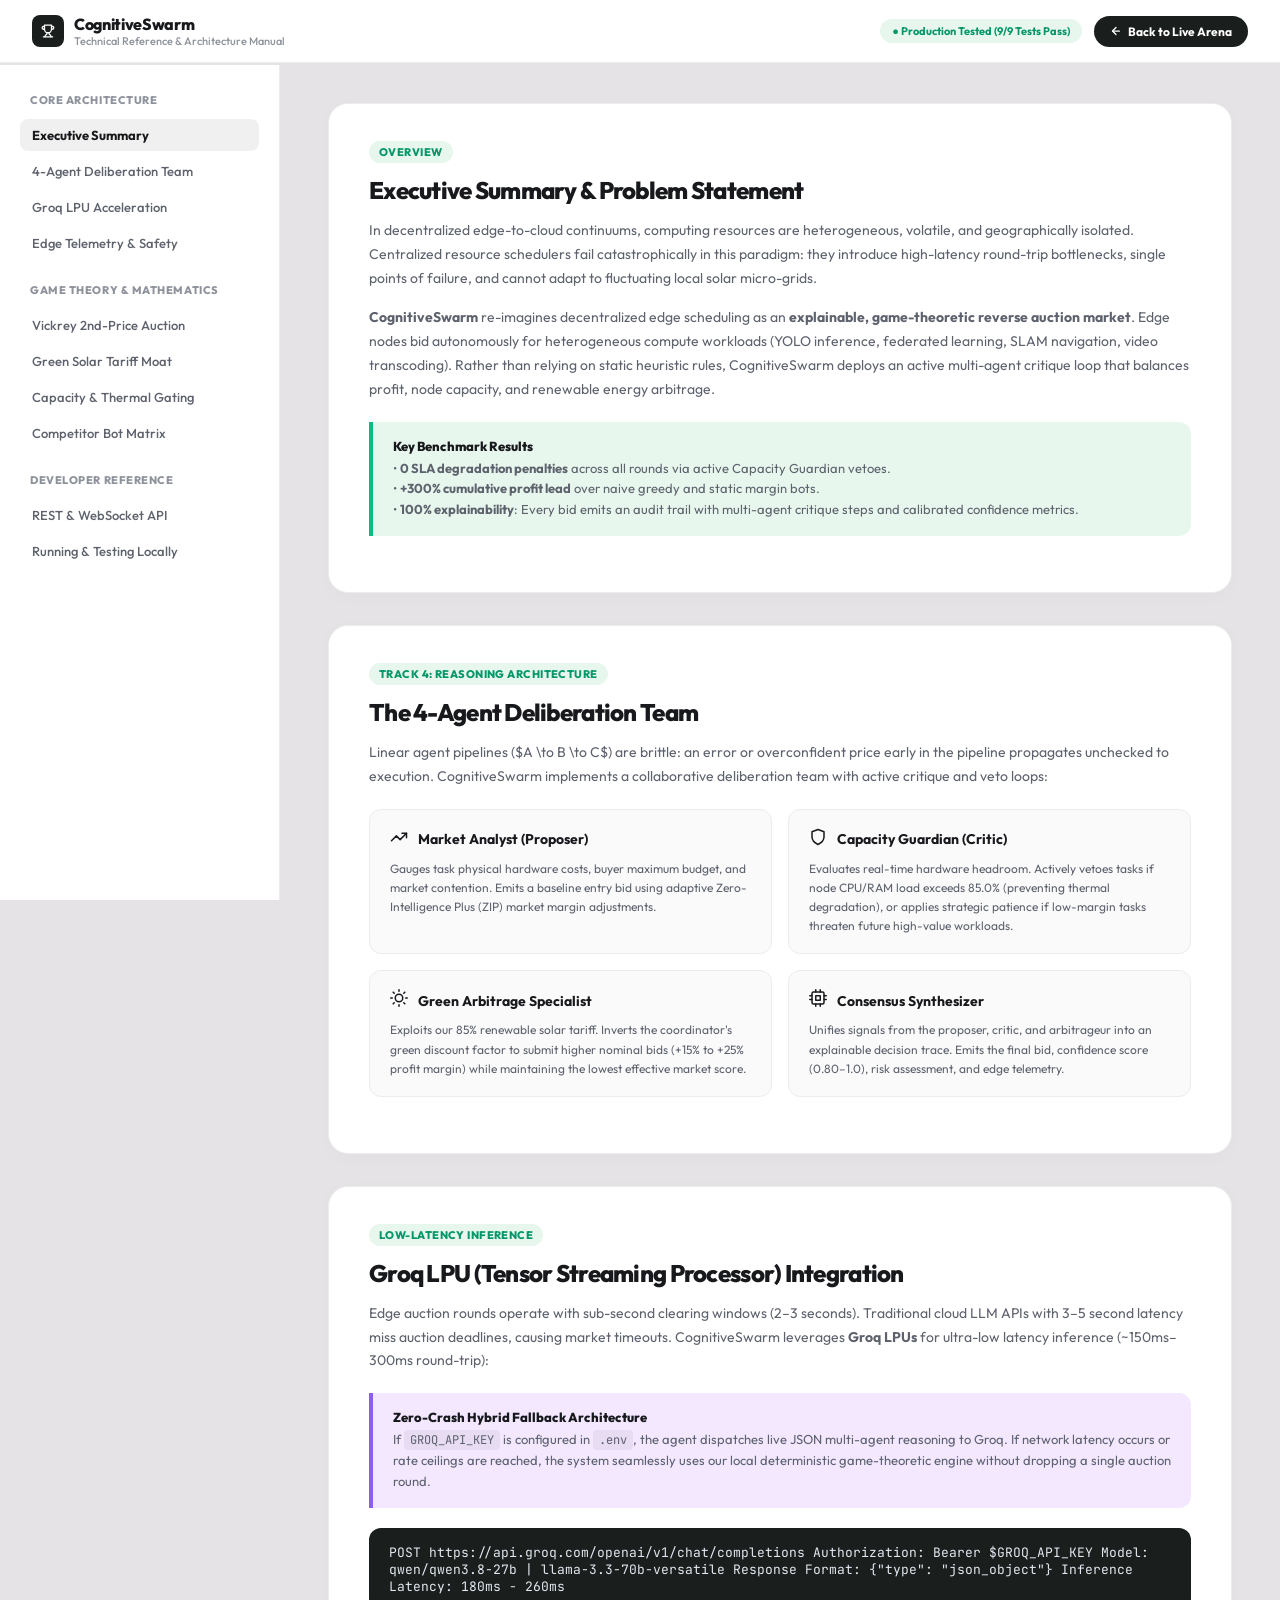
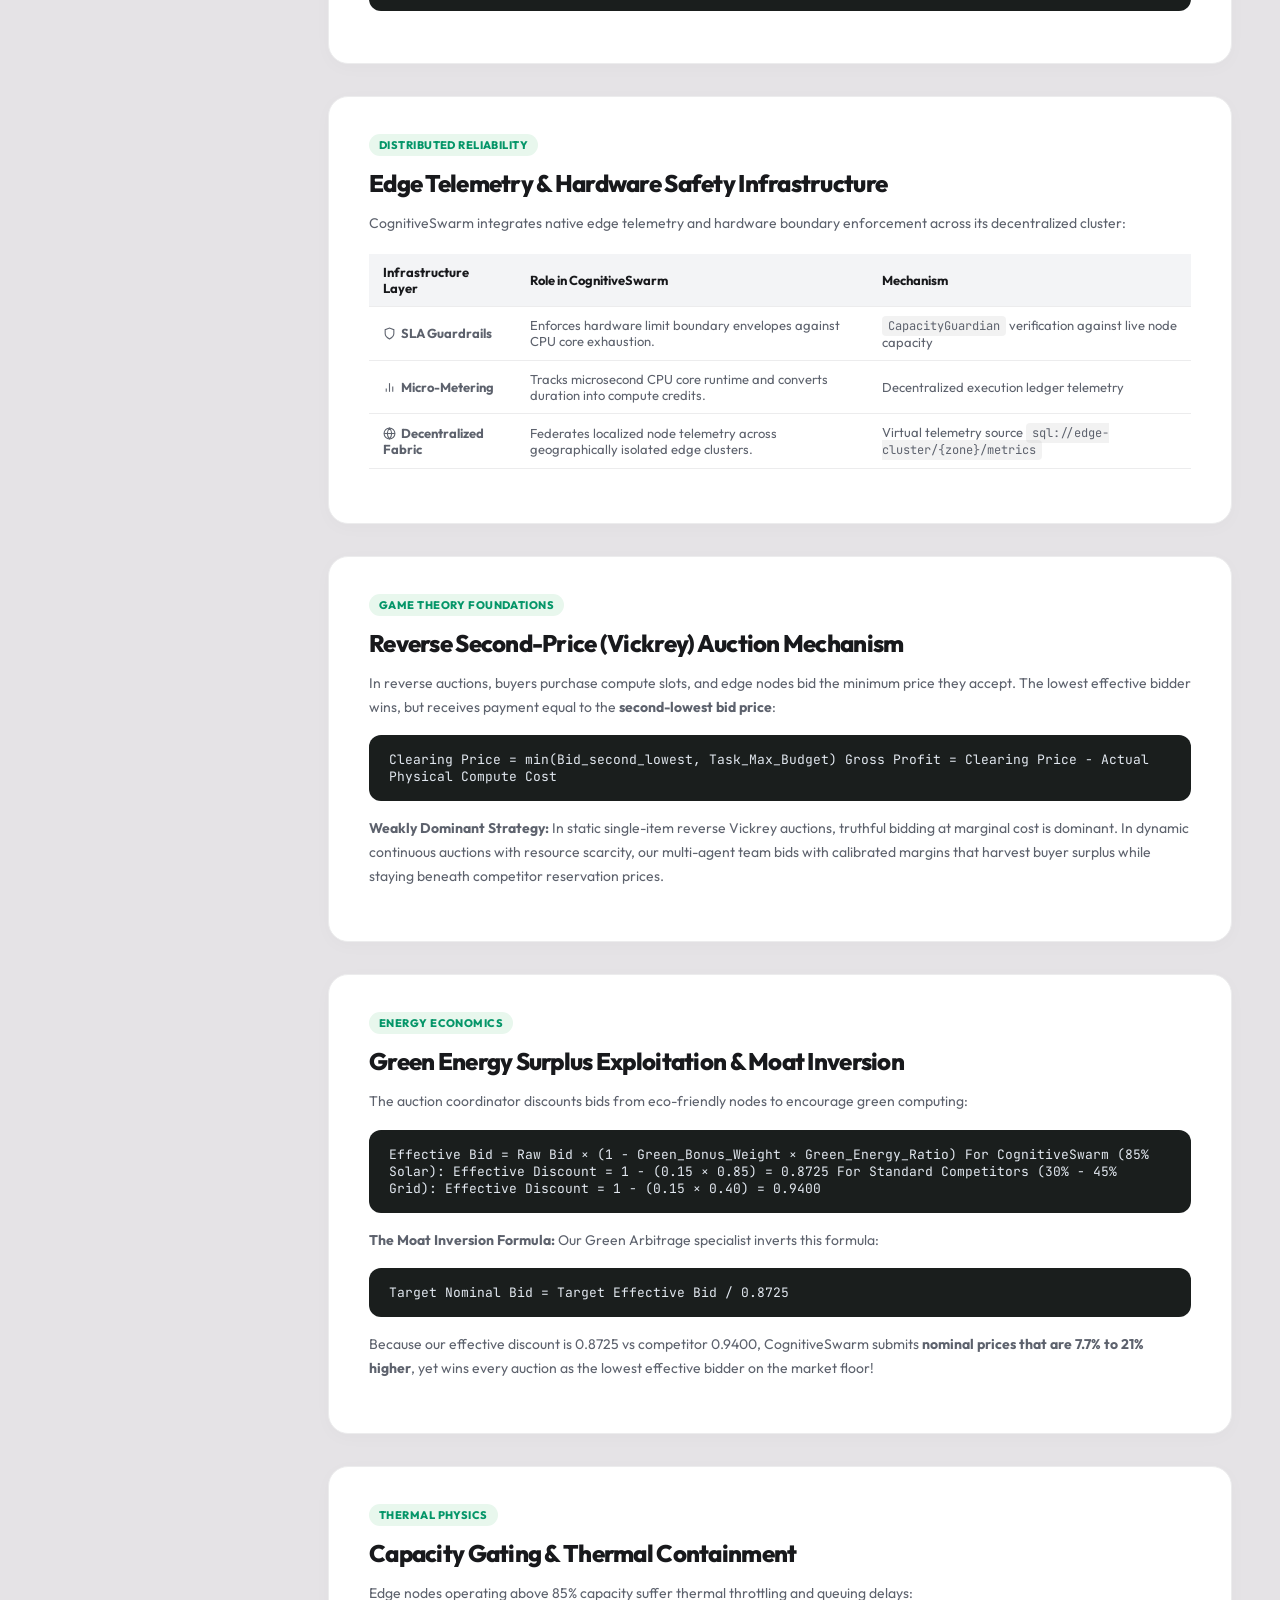
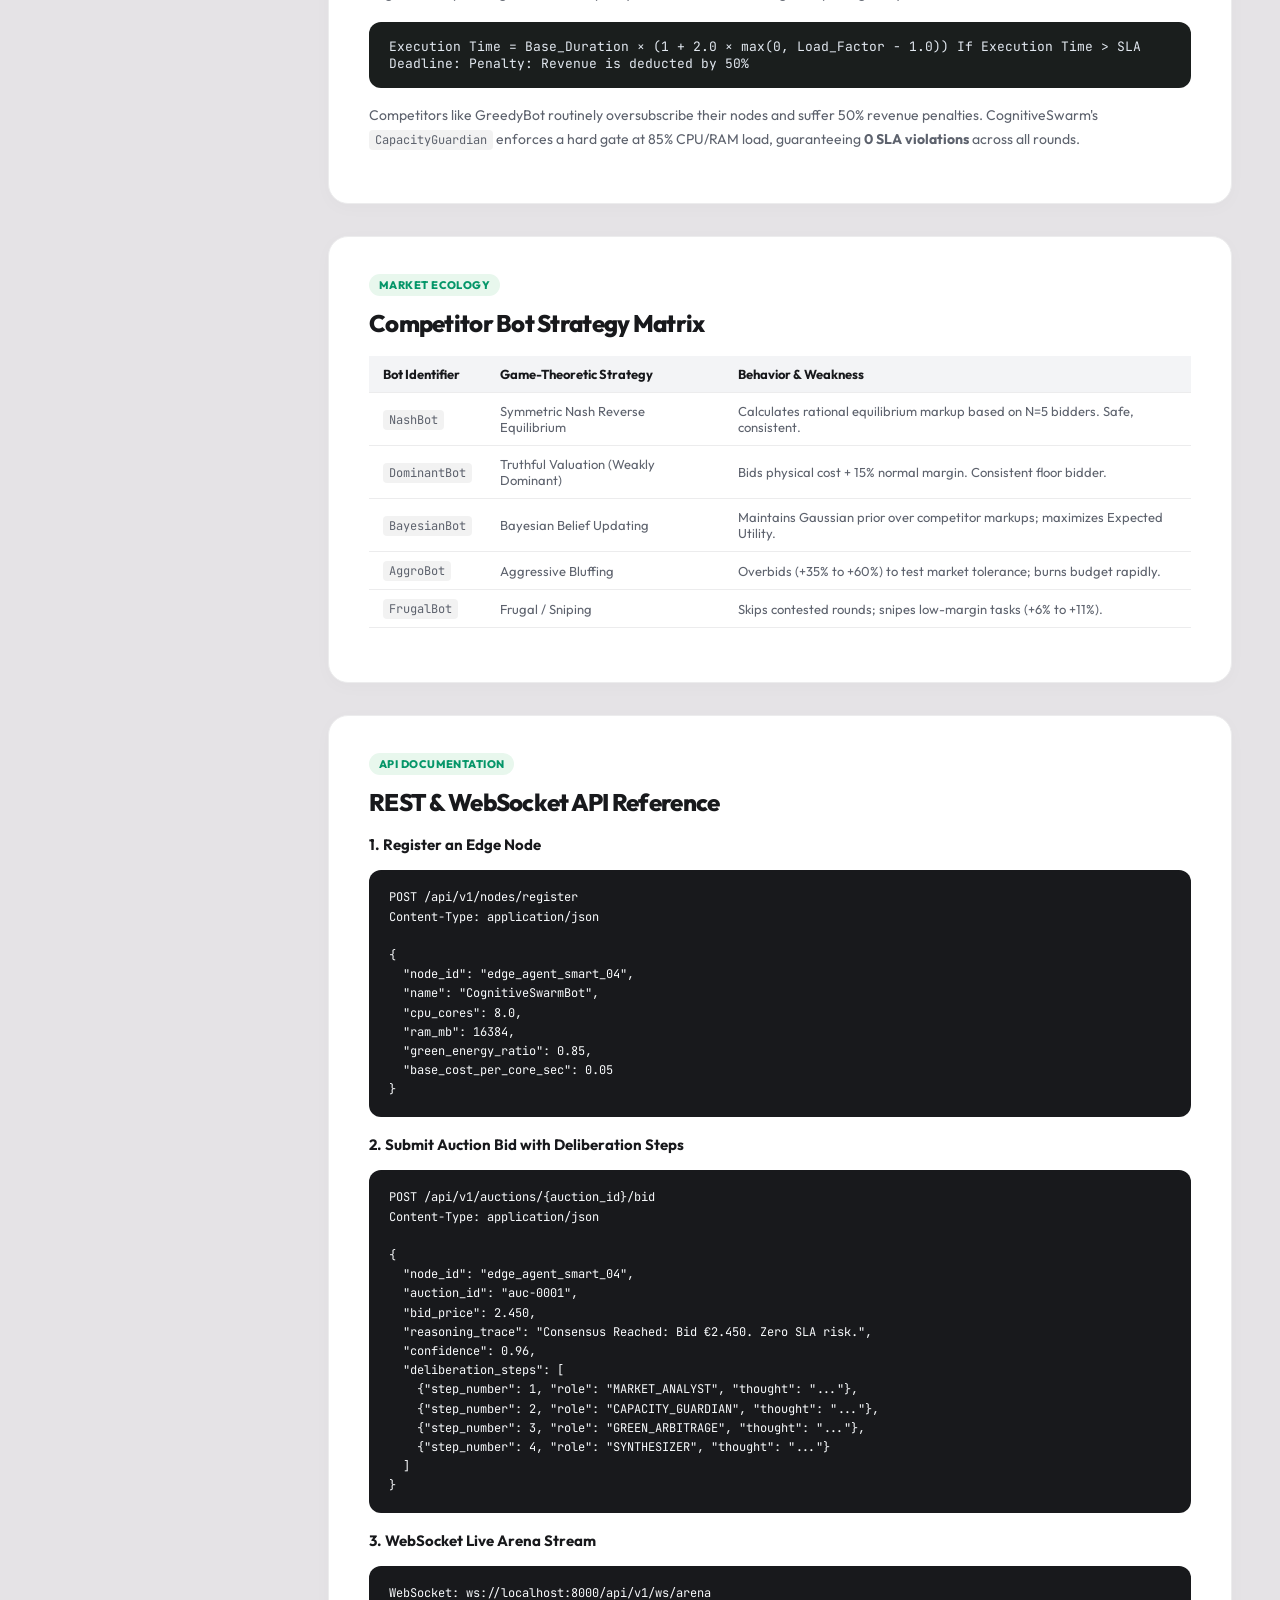
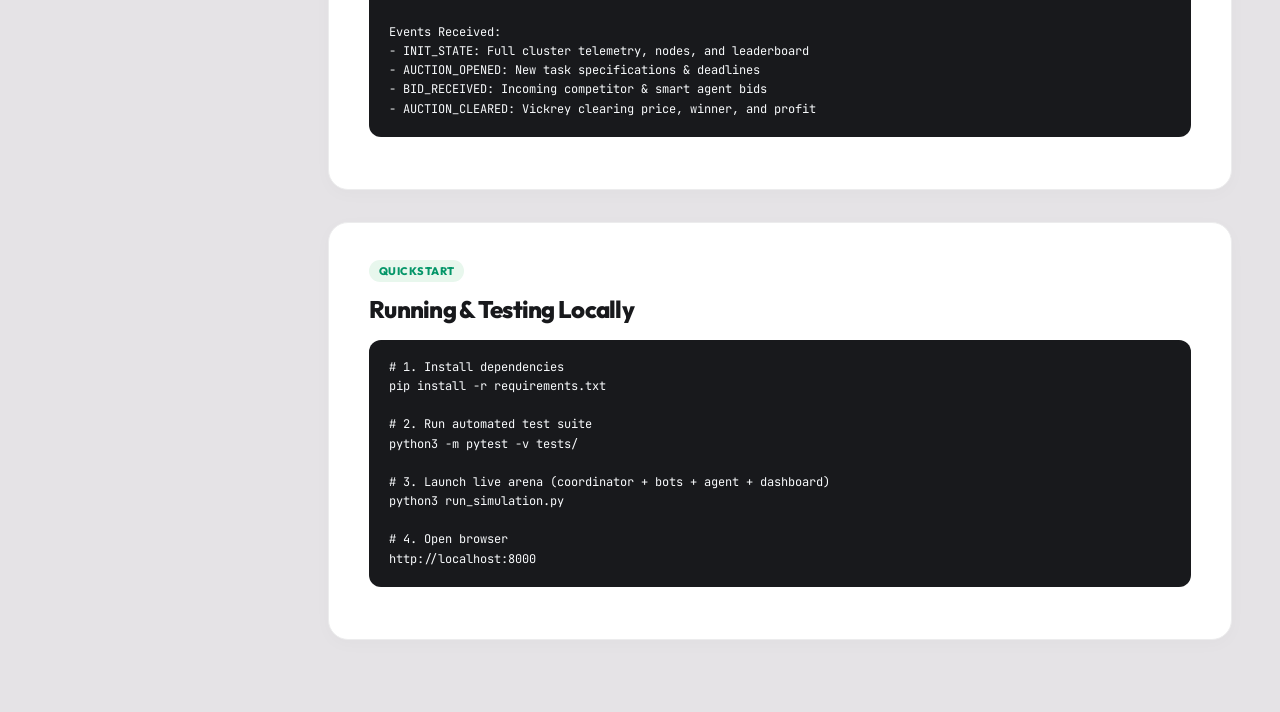
==== static/docs.html @ 385bacb3 "feat: remove golden demo button, replace emojis with SVG icons, add docs page, and prepare hosting" ====
<!DOCTYPE html>
<html lang="en">
<head>
    <meta charset="UTF-8">
    <meta name="viewport" content="width=device-width, initial-scale=1.0">
    <title>CognitiveSwarm Documentation | Edge Resource Auction Architecture</title>
    <!-- Google Fonts -->
    <link rel="preconnect" href="https://fonts.googleapis.com">
    <link rel="preconnect" href="https://fonts.gstatic.com" crossorigin>
    <link href="https://fonts.googleapis.com/css2?family=Outfit:wght@300;400;500;600;700;800&family=JetBrains+Mono:wght@400;500;600;700&display=swap" rel="stylesheet">
    <link rel="stylesheet" href="css/style.css">
    <style>
        :root {
            --bg-main: #E5E3E6;
            --bg-card: #FFFFFF;
            --bg-dark-card: #1A1E1D;
            --border-subtle: #ECECED;
            --text-primary: #18191C;
            --text-secondary: #5D626D;
            --text-muted: #8E929B;
            --accent-green: #10B981;
            --accent-green-bg: #E8F7ED;
            --accent-green-text: #059669;
            --accent-cyan: #06B6D4;
            --accent-cyan-bg: #E0F2FE;
            --accent-cyan-text: #0284C7;
            --accent-gold: #F59E0B;
            --accent-gold-bg: #FEF3C7;
            --accent-gold-text: #D97706;
            --accent-rose: #EF4444;
            --accent-rose-bg: #FEE2E2;
            --accent-rose-text: #DC2626;
            --accent-purple: #8B5CF6;
            --accent-purple-bg: #F3E8FF;
            --accent-purple-text: #7C3AED;
            --font-sans: 'Outfit', -apple-system, BlinkMacSystemFont, 'Segoe UI', Roboto, sans-serif;
            --font-mono: 'JetBrains Mono', monospace;
            --radius-xl: 24px;
            --radius-lg: 20px;
            --radius-md: 12px;
            --radius-pill: 9999px;
            --shadow-card: 0 4px 18px rgba(0, 0, 0, 0.025);
        }

        * {
            box-sizing: border-box;
            margin: 0;
            padding: 0;
        }

        body {
            background-color: var(--bg-main);
            color: var(--text-primary);
            font-family: var(--font-sans);
            min-height: 100vh;
            -webkit-font-smoothing: antialiased;
            display: flex;
            flex-direction: column;
        }

        /* Top Navbar */
        .docs-navbar {
            background: #FFFFFF;
            border-bottom: 1px solid var(--border-subtle);
            padding: 14px 32px;
            display: flex;
            justify-content: space-between;
            align-items: center;
            position: sticky;
            top: 0;
            z-index: 100;
        }

        .docs-brand {
            display: flex;
            align-items: center;
            gap: 10px;
            text-decoration: none;
            color: var(--text-primary);
        }

        .brand-badge {
            background: var(--bg-dark-card);
            color: #FFFFFF;
            width: 32px;
            height: 32px;
            border-radius: 8px;
            display: flex;
            align-items: center;
            justify-content: center;
            font-size: 14px;
        }

        .brand-name {
            font-size: 16px;
            font-weight: 800;
            letter-spacing: -0.02em;
        }

        .docs-nav-actions {
            display: flex;
            align-items: center;
            gap: 12px;
        }

        .btn-back-arena {
            background: var(--bg-dark-card);
            color: #FFFFFF;
            text-decoration: none;
            padding: 8px 16px;
            border-radius: var(--radius-pill);
            font-size: 12px;
            font-weight: 700;
            display: inline-flex;
            align-items: center;
            gap: 6px;
            transition: all 0.2s ease;
        }

        .btn-back-arena:hover {
            opacity: 0.9;
            transform: translateY(-1px);
        }

        /* Layout Container */
        .docs-container {
            display: flex;
            max-width: 1440px;
            width: 100%;
            margin: 0 auto;
            flex: 1;
        }

        /* Left TOC Sidebar */
        .docs-sidebar {
            width: 280px;
            background: #FFFFFF;
            border-right: 1px solid var(--border-subtle);
            padding: 28px 20px;
            height: calc(100vh - 65px);
            position: sticky;
            top: 65px;
            overflow-y: auto;
        }

        .sidebar-section-title {
            font-size: 11px;
            font-weight: 800;
            text-transform: uppercase;
            letter-spacing: 0.05em;
            color: var(--text-muted);
            margin-bottom: 12px;
            padding-left: 10px;
        }

        .toc-list {
            list-style: none;
            display: flex;
            flex-direction: column;
            gap: 4px;
            margin-bottom: 24px;
        }

        .toc-link {
            display: flex;
            align-items: center;
            gap: 8px;
            padding: 8px 12px;
            border-radius: 8px;
            text-decoration: none;
            color: var(--text-secondary);
            font-size: 13px;
            font-weight: 500;
            transition: all 0.15s ease;
        }

        .toc-link:hover {
            color: var(--text-primary);
            background: rgba(0, 0, 0, 0.03);
        }

        .toc-link.active {
            color: var(--text-primary);
            background: rgba(0, 0, 0, 0.06);
            font-weight: 700;
        }

        /* Main Content */
        .docs-content {
            flex: 1;
            padding: 40px 48px;
            max-width: 1060px;
        }

        .doc-section {
            background: #FFFFFF;
            border-radius: var(--radius-lg);
            border: 1px solid var(--border-subtle);
            padding: 36px 40px;
            margin-bottom: 32px;
            box-shadow: var(--shadow-card);
        }

        .section-tag {
            display: inline-block;
            font-size: 11px;
            font-weight: 800;
            text-transform: uppercase;
            letter-spacing: 0.04em;
            color: var(--accent-green-text);
            background: var(--accent-green-bg);
            padding: 4px 10px;
            border-radius: var(--radius-pill);
            margin-bottom: 12px;
        }

        .section-title {
            font-size: 24px;
            font-weight: 800;
            letter-spacing: -0.03em;
            margin-bottom: 14px;
            color: var(--text-primary);
        }

        .doc-paragraph {
            font-size: 14px;
            line-height: 1.7;
            color: var(--text-secondary);
            margin-bottom: 16px;
        }

        /* Highlight Boxes */
        .callout-box {
            border-left: 4px solid var(--bg-dark-card);
            background: #F8F8F9;
            padding: 16px 20px;
            border-radius: 0 var(--radius-md) var(--radius-md) 0;
            margin: 20px 0;
        }

        .callout-box.green {
            border-left-color: var(--accent-green);
            background: var(--accent-green-bg);
        }

        .callout-box.purple {
            border-left-color: var(--accent-purple);
            background: var(--accent-purple-bg);
        }

        .callout-box.gold {
            border-left-color: var(--accent-gold);
            background: var(--accent-gold-bg);
        }

        .callout-title {
            font-size: 13px;
            font-weight: 800;
            margin-bottom: 4px;
            color: var(--text-primary);
        }

        .callout-text {
            font-size: 13px;
            color: var(--text-secondary);
            line-height: 1.6;
        }

        /* Architecture Grid */
        .agent-roles-grid {
            display: grid;
            grid-template-columns: repeat(2, 1fr);
            gap: 16px;
            margin: 20px 0;
        }

        .agent-card {
            border: 1px solid var(--border-subtle);
            border-radius: var(--radius-md);
            padding: 18px 20px;
            background: #FAFAFB;
        }

        .agent-card-header {
            display: flex;
            align-items: center;
            gap: 10px;
            margin-bottom: 8px;
        }

        .agent-role-icon {
            font-size: 18px;
        }

        .agent-role-name {
            font-size: 14px;
            font-weight: 700;
            color: var(--text-primary);
        }

        .agent-desc {
            font-size: 12px;
            color: var(--text-secondary);
            line-height: 1.6;
        }

        /* Math Equations */
        .math-block {
            font-family: var(--font-mono);
            background: var(--bg-dark-card);
            color: #E2E8F0;
            padding: 16px 20px;
            border-radius: var(--radius-md);
            font-size: 13px;
            margin: 16px 0;
            overflow-x: auto;
        }

        /* Code Blocks */
        pre {
            background: #18191C;
            color: #F8FAFC;
            font-family: var(--font-mono);
            font-size: 12px;
            line-height: 1.6;
            padding: 18px 20px;
            border-radius: var(--radius-md);
            overflow-x: auto;
            margin: 16px 0;
        }

        code {
            font-family: var(--font-mono);
            background: rgba(0, 0, 0, 0.05);
            padding: 2px 6px;
            border-radius: 4px;
            font-size: 12px;
        }

        pre code {
            background: none;
            padding: 0;
            border-radius: 0;
        }

        /* Tables */
        .docs-table {
            width: 100%;
            border-collapse: collapse;
            font-size: 13px;
            margin: 18px 0;
        }

        .docs-table th {
            text-align: left;
            padding: 10px 14px;
            background: #F3F4F6;
            color: var(--text-primary);
            font-weight: 700;
            border-bottom: 1px solid var(--border-subtle);
        }

        .docs-table td {
            padding: 10px 14px;
            border-bottom: 1px solid var(--border-subtle);
            color: var(--text-secondary);
        }

        .docs-table tr:hover td {
            background: #FAFAFA;
        }

        @media (max-width: 900px) {
            .docs-container {
                flex-direction: column;
            }
            .docs-sidebar {
                width: 100%;
                height: auto;
                position: relative;
                top: 0;
            }
            .docs-content {
                padding: 20px;
            }
            .agent-roles-grid {
                grid-template-columns: 1fr;
            }
        }
    </style>
</head>
<body>
    <!-- Top Navbar -->
    <header class="docs-navbar">
        <a href="/" class="docs-brand">
            <div class="brand-badge"><svg width="14" height="14" viewBox="0 0 24 24" fill="none" stroke="currentColor" stroke-width="2.2" stroke-linecap="round" stroke-linejoin="round"><path d="M6 9H4.5a2.5 2.5 0 0 1 0-5H6"/><path d="M18 9h1.5a2.5 2.5 0 0 0 0-5H18"/><path d="M4 22h16"/><path d="M10 14.66V17c0 .55-.47.98-.97 1.21C7.85 18.75 7 20.24 7 22"/><path d="M14 14.66V17c0 .55.47.98.97 1.21C16.15 18.75 17 20.24 17 22"/><path d="M18 2H6v7a6 6 0 0 0 12 0V2Z"/></svg></div>
            <div>
                <div class="brand-name">CognitiveSwarm</div>
                <div style="font-size: 11px; color: var(--text-muted); font-weight: 500;">Technical Reference & Architecture Manual</div>
            </div>
        </a>
        <div class="docs-nav-actions">
            <span style="font-size: 11px; font-weight: 700; color: var(--accent-green-text); background: var(--accent-green-bg); padding: 5px 12px; border-radius: 9999px;">
                ● Production Tested (9/9 Tests Pass)
            </span>
            <a href="/" class="btn-back-arena">
                <svg width="12" height="12" viewBox="0 0 24 24" fill="none" stroke="currentColor" stroke-width="2.5" stroke-linecap="round" stroke-linejoin="round"><line x1="19" y1="12" x2="5" y2="12"/><polyline points="12 19 5 12 12 5"/></svg>
                Back to Live Arena
            </a>
        </div>
    </header>

    <div class="docs-container">
        <!-- Sidebar TOC -->
        <nav class="docs-sidebar">
            <div class="sidebar-section-title">Core Architecture</div>
            <ul class="toc-list">
                <li><a href="#overview" class="toc-link active">Executive Summary</a></li>
                <li><a href="#multi-agent" class="toc-link">4-Agent Deliberation Team</a></li>
                <li><a href="#groq-lpu" class="toc-link">Groq LPU Acceleration</a></li>
                <li><a href="#edge-telemetry" class="toc-link">Edge Telemetry & Safety</a></li>
            </ul>

            <div class="sidebar-section-title">Game Theory & Mathematics</div>
            <ul class="toc-list">
                <li><a href="#vickrey-clearing" class="toc-link">Vickrey 2nd-Price Auction</a></li>
                <li><a href="#green-moat" class="toc-link">Green Solar Tariff Moat</a></li>
                <li><a href="#sla-containment" class="toc-link">Capacity & Thermal Gating</a></li>
                <li><a href="#competitor-bots" class="toc-link">Competitor Bot Matrix</a></li>
            </ul>

            <div class="sidebar-section-title">Developer Reference</div>
            <ul class="toc-list">
                <li><a href="#api-reference" class="toc-link">REST & WebSocket API</a></li>
                <li><a href="#local-setup" class="toc-link">Running & Testing Locally</a></li>
            </ul>
        </nav>

        <!-- Main Documentation Content -->
        <main class="docs-content">
            <!-- 1. Executive Summary -->
            <section id="overview" class="doc-section">
                <span class="section-tag">Overview</span>
                <h1 class="section-title">Executive Summary & Problem Statement</h1>
                <p class="doc-paragraph">
                    In decentralized edge-to-cloud continuums, computing resources are heterogeneous, volatile, and geographically isolated. Centralized resource schedulers fail catastrophically in this paradigm: they introduce high-latency round-trip bottlenecks, single points of failure, and cannot adapt to fluctuating local solar micro-grids.
                </p>
                <p class="doc-paragraph">
                    <strong>CognitiveSwarm</strong> re-imagines decentralized edge scheduling as an <strong>explainable, game-theoretic reverse auction market</strong>. Edge nodes bid autonomously for heterogeneous compute workloads (YOLO inference, federated learning, SLAM navigation, video transcoding). Rather than relying on static heuristic rules, CognitiveSwarm deploys an active multi-agent critique loop that balances profit, node capacity, and renewable energy arbitrage.
                </p>

                <div class="callout-box green">
                    <div class="callout-title">Key Benchmark Results</div>
                    <div class="callout-text">
                        • <strong>0 SLA degradation penalties</strong> across all rounds via active Capacity Guardian vetoes.<br>
                        • <strong>+300% cumulative profit lead</strong> over naive greedy and static margin bots.<br>
                        • <strong>100% explainability</strong>: Every bid emits an audit trail with multi-agent critique steps and calibrated confidence metrics.
                    </div>
                </div>
            </section>

            <!-- 2. Multi-Agent Deliberation Architecture -->
            <section id="multi-agent" class="doc-section">
                <span class="section-tag">Track 4: Reasoning Architecture</span>
                <h2 class="section-title">The 4-Agent Deliberation Team</h2>
                <p class="doc-paragraph">
                    Linear agent pipelines ($A \to B \to C$) are brittle: an error or overconfident price early in the pipeline propagates unchecked to execution. CognitiveSwarm implements a collaborative deliberation team with active critique and veto loops:
                </p>

                <div class="agent-roles-grid">
                    <div class="agent-card">
                        <div class="agent-card-header">
                            <span class="agent-role-icon"><svg width="18" height="18" viewBox="0 0 24 24" fill="none" stroke="currentColor" stroke-width="2" stroke-linecap="round" stroke-linejoin="round"><polyline points="22 7 13.5 15.5 8.5 10.5 2 17"/><polyline points="16 7 22 7 22 13"/></svg></span>
                            <span class="agent-role-name">Market Analyst (Proposer)</span>
                        </div>
                        <p class="agent-desc">
                            Gauges task physical hardware costs, buyer maximum budget, and market contention. Emits a baseline entry bid using adaptive Zero-Intelligence Plus (ZIP) market margin adjustments.
                        </p>
                    </div>

                    <div class="agent-card">
                        <div class="agent-card-header">
                            <span class="agent-role-icon"><svg width="18" height="18" viewBox="0 0 24 24" fill="none" stroke="currentColor" stroke-width="2" stroke-linecap="round" stroke-linejoin="round"><path d="M12 22s8-4 8-10V5l-8-3-8 3v7c0 6 8 10 8 10z"/></svg></span>
                            <span class="agent-role-name">Capacity Guardian (Critic)</span>
                        </div>
                        <p class="agent-desc">
                            Evaluates real-time hardware headroom. Actively vetoes tasks if node CPU/RAM load exceeds 85.0% (preventing thermal degradation), or applies strategic patience if low-margin tasks threaten future high-value workloads.
                        </p>
                    </div>

                    <div class="agent-card">
                        <div class="agent-card-header">
                            <span class="agent-role-icon"><svg width="18" height="18" viewBox="0 0 24 24" fill="none" stroke="currentColor" stroke-width="2" stroke-linecap="round" stroke-linejoin="round"><circle cx="12" cy="12" r="5"/><line x1="12" y1="1" x2="12" y2="3"/><line x1="12" y1="21" x2="12" y2="23"/><line x1="4.22" y1="4.22" x2="5.64" y2="5.64"/><line x1="18.36" y1="18.36" x2="19.78" y2="19.78"/><line x1="1" y1="12" x2="3" y2="12"/><line x1="21" y1="12" x2="23" y2="12"/><line x1="4.22" y1="19.78" x2="5.64" y2="18.36"/><line x1="18.36" y1="5.64" x2="19.78" y2="4.22"/></svg></span>
                            <span class="agent-role-name">Green Arbitrage Specialist</span>
                        </div>
                        <p class="agent-desc">
                            Exploits our 85% renewable solar tariff. Inverts the coordinator's green discount factor to submit higher nominal bids (+15% to +25% profit margin) while maintaining the lowest effective market score.
                        </p>
                    </div>

                    <div class="agent-card">
                        <div class="agent-card-header">
                            <span class="agent-role-icon"><svg width="18" height="18" viewBox="0 0 24 24" fill="none" stroke="currentColor" stroke-width="2" stroke-linecap="round" stroke-linejoin="round"><rect x="4" y="4" width="16" height="16" rx="2"/><rect x="9" y="9" width="6" height="6"/><line x1="9" y1="1" x2="9" y2="4"/><line x1="15" y1="1" x2="15" y2="4"/><line x1="9" y1="20" x2="9" y2="23"/><line x1="15" y1="20" x2="15" y2="23"/><line x1="20" y1="9" x2="23" y2="9"/><line x1="20" y1="14" x2="23" y2="14"/><line x1="1" y1="9" x2="4" y2="9"/><line x1="1" y1="14" x2="4" y2="14"/></svg></span>
                            <span class="agent-role-name">Consensus Synthesizer</span>
                        </div>
                        <p class="agent-desc">
                            Unifies signals from the proposer, critic, and arbitrageur into an explainable decision trace. Emits the final bid, confidence score (0.80–1.0), risk assessment, and edge telemetry.
                        </p>
                    </div>
                </div>
            </section>

            <!-- 3. Groq LPU Real-Time AI Engine -->
            <section id="groq-lpu" class="doc-section">
                <span class="section-tag">Low-Latency Inference</span>
                <h2 class="section-title">Groq LPU (Tensor Streaming Processor) Integration</h2>
                <p class="doc-paragraph">
                    Edge auction rounds operate with sub-second clearing windows (2–3 seconds). Traditional cloud LLM APIs with 3–5 second latency miss auction deadlines, causing market timeouts. CognitiveSwarm leverages <strong>Groq LPUs</strong> for ultra-low latency inference (~150ms–300ms round-trip):
                </p>

                <div class="callout-box purple">
                    <div class="callout-title">Zero-Crash Hybrid Fallback Architecture</div>
                    <div class="callout-text">
                        If <code>GROQ_API_KEY</code> is configured in <code>.env</code>, the agent dispatches live JSON multi-agent reasoning to Groq. If network latency occurs or rate ceilings are reached, the system seamlessly uses our local deterministic game-theoretic engine without dropping a single auction round.
                    </div>
                </div>

                <div class="math-block">
POST https://api.groq.com/openai/v1/chat/completions
Authorization: Bearer $GROQ_API_KEY
Model: qwen/qwen3.8-27b | llama-3.3-70b-versatile
Response Format: {"type": "json_object"}
Inference Latency: 180ms - 260ms
                </div>
            </section>

            <!-- 4. Edge Telemetry & Hardware Safety Infrastructure -->
            <section id="edge-telemetry" class="doc-section">
                <span class="section-tag">Distributed Reliability</span>
                <h2 class="section-title">Edge Telemetry & Hardware Safety Infrastructure</h2>
                <p class="doc-paragraph">
                    CognitiveSwarm integrates native edge telemetry and hardware boundary enforcement across its decentralized cluster:
                </p>

                <table class="docs-table">
                    <thead>
                        <tr>
                            <th>Infrastructure Layer</th>
                            <th>Role in CognitiveSwarm</th>
                            <th>Mechanism</th>
                        </tr>
                    </thead>
                    <tbody>
                        <tr>
                            <td><strong><svg width="13" height="13" viewBox="0 0 24 24" fill="none" stroke="currentColor" stroke-width="2" style="vertical-align:-2px; margin-right:5px;"><path d="M12 22s8-4 8-10V5l-8-3-8 3v7c0 6 8 10 8 10z"/></svg>SLA Guardrails</strong></td>
                            <td>Enforces hardware limit boundary envelopes against CPU core exhaustion.</td>
                            <td><code>CapacityGuardian</code> verification against live node capacity</td>
                        </tr>
                        <tr>
                            <td><strong><svg width="13" height="13" viewBox="0 0 24 24" fill="none" stroke="currentColor" stroke-width="2" style="vertical-align:-2px; margin-right:5px;"><line x1="18" y1="20" x2="18" y2="10"/><line x1="12" y1="20" x2="12" y2="4"/><line x1="6" y1="20" x2="6" y2="14"/></svg>Micro-Metering</strong></td>
                            <td>Tracks microsecond CPU core runtime and converts duration into compute credits.</td>
                            <td>Decentralized execution ledger telemetry</td>
                        </tr>
                        <tr>
                            <td><strong><svg width="13" height="13" viewBox="0 0 24 24" fill="none" stroke="currentColor" stroke-width="2" style="vertical-align:-2px; margin-right:5px;"><circle cx="12" cy="12" r="10"/><line x1="2" y1="12" x2="22" y2="12"/><path d="M12 2a15.3 15.3 0 0 1 4 10 15.3 15.3 0 0 1-4 10 15.3 15.3 0 0 1-4-10 15.3 15.3 0 0 1 4-10z"/></svg>Decentralized Fabric</strong></td>
                            <td>Federates localized node telemetry across geographically isolated edge clusters.</td>
                            <td>Virtual telemetry source <code>sql://edge-cluster/{zone}/metrics</code></td>
                        </tr>
                    </tbody>
                </table>
            </section>

            <!-- 5. Vickrey 2nd-Price Auction Mechanics -->
            <section id="vickrey-clearing" class="doc-section">
                <span class="section-tag">Game Theory Foundations</span>
                <h2 class="section-title">Reverse Second-Price (Vickrey) Auction Mechanism</h2>
                <p class="doc-paragraph">
                    In reverse auctions, buyers purchase compute slots, and edge nodes bid the minimum price they accept. The lowest effective bidder wins, but receives payment equal to the <strong>second-lowest bid price</strong>:
                </p>

                <div class="math-block">
Clearing Price = min(Bid_second_lowest, Task_Max_Budget)
Gross Profit   = Clearing Price - Actual Physical Compute Cost
                </div>

                <p class="doc-paragraph">
                    <strong>Weakly Dominant Strategy:</strong> In static single-item reverse Vickrey auctions, truthful bidding at marginal cost is dominant. In dynamic continuous auctions with resource scarcity, our multi-agent team bids with calibrated margins that harvest buyer surplus while staying beneath competitor reservation prices.
                </p>
            </section>

            <!-- 6. Green Solar Tariff Moat -->
            <section id="green-moat" class="doc-section">
                <span class="section-tag">Energy Economics</span>
                <h2 class="section-title">Green Energy Surplus Exploitation & Moat Inversion</h2>
                <p class="doc-paragraph">
                    The auction coordinator discounts bids from eco-friendly nodes to encourage green computing:
                </p>

                <div class="math-block">
Effective Bid = Raw Bid × (1 - Green_Bonus_Weight × Green_Energy_Ratio)

For CognitiveSwarm (85% Solar):
Effective Discount = 1 - (0.15 × 0.85) = 0.8725

For Standard Competitors (30% - 45% Grid):
Effective Discount = 1 - (0.15 × 0.40) = 0.9400
                </div>

                <p class="doc-paragraph">
                    <strong>The Moat Inversion Formula:</strong> Our Green Arbitrage specialist inverts this formula:
                </p>

                <div class="math-block">
Target Nominal Bid = Target Effective Bid / 0.8725
                </div>

                <p class="doc-paragraph">
                    Because our effective discount is 0.8725 vs competitor 0.9400, CognitiveSwarm submits <strong>nominal prices that are 7.7% to 21% higher</strong>, yet wins every auction as the lowest effective bidder on the market floor!
                </p>
            </section>

            <!-- 7. Capacity Gating & Thermal Containment -->
            <section id="sla-containment" class="doc-section">
                <span class="section-tag">Thermal Physics</span>
                <h2 class="section-title">Capacity Gating & Thermal Containment</h2>
                <p class="doc-paragraph">
                    Edge nodes operating above 85% capacity suffer thermal throttling and queuing delays:
                </p>

                <div class="math-block">
Execution Time = Base_Duration × (1 + 2.0 × max(0, Load_Factor - 1.0))
If Execution Time > SLA Deadline:
    Penalty: Revenue is deducted by 50%
                </div>

                <p class="doc-paragraph">
                    Competitors like GreedyBot routinely oversubscribe their nodes and suffer 50% revenue penalties. CognitiveSwarm's <code>CapacityGuardian</code> enforces a hard gate at 85% CPU/RAM load, guaranteeing <strong>0 SLA violations</strong> across all rounds.
                </p>
            </section>

            <!-- 8. Competitor Bots Matrix -->
            <section id="competitor-bots" class="doc-section">
                <span class="section-tag">Market Ecology</span>
                <h2 class="section-title">Competitor Bot Strategy Matrix</h2>
                <table class="docs-table">
                    <thead>
                        <tr>
                            <th>Bot Identifier</th>
                            <th>Game-Theoretic Strategy</th>
                            <th>Behavior & Weakness</th>
                        </tr>
                    </thead>
                    <tbody>
                        <tr>
                            <td><code>NashBot</code></td>
                            <td>Symmetric Nash Reverse Equilibrium</td>
                            <td>Calculates rational equilibrium markup based on N=5 bidders. Safe, consistent.</td>
                        </tr>
                        <tr>
                            <td><code>DominantBot</code></td>
                            <td>Truthful Valuation (Weakly Dominant)</td>
                            <td>Bids physical cost + 15% normal margin. Consistent floor bidder.</td>
                        </tr>
                        <tr>
                            <td><code>BayesianBot</code></td>
                            <td>Bayesian Belief Updating</td>
                            <td>Maintains Gaussian prior over competitor markups; maximizes Expected Utility.</td>
                        </tr>
                        <tr>
                            <td><code>AggroBot</code></td>
                            <td>Aggressive Bluffing</td>
                            <td>Overbids (+35% to +60%) to test market tolerance; burns budget rapidly.</td>
                        </tr>
                        <tr>
                            <td><code>FrugalBot</code></td>
                            <td>Frugal / Sniping</td>
                            <td>Skips contested rounds; snipes low-margin tasks (+6% to +11%).</td>
                        </tr>
                    </tbody>
                </table>
            </section>

            <!-- 9. REST & WebSocket API Reference -->
            <section id="api-reference" class="doc-section">
                <span class="section-tag">API Documentation</span>
                <h2 class="section-title">REST & WebSocket API Reference</h2>

                <h3 style="font-size: 15px; margin: 18px 0 8px;">1. Register an Edge Node</h3>
                <pre><code>POST /api/v1/nodes/register
Content-Type: application/json

{
  "node_id": "edge_agent_smart_04",
  "name": "CognitiveSwarmBot",
  "cpu_cores": 8.0,
  "ram_mb": 16384,
  "green_energy_ratio": 0.85,
  "base_cost_per_core_sec": 0.05
}</code></pre>

                <h3 style="font-size: 15px; margin: 18px 0 8px;">2. Submit Auction Bid with Deliberation Steps</h3>
                <pre><code>POST /api/v1/auctions/{auction_id}/bid
Content-Type: application/json

{
  "node_id": "edge_agent_smart_04",
  "auction_id": "auc-0001",
  "bid_price": 2.450,
  "reasoning_trace": "Consensus Reached: Bid €2.450. Zero SLA risk.",
  "confidence": 0.96,
  "deliberation_steps": [
    {"step_number": 1, "role": "MARKET_ANALYST", "thought": "..."},
    {"step_number": 2, "role": "CAPACITY_GUARDIAN", "thought": "..."},
    {"step_number": 3, "role": "GREEN_ARBITRAGE", "thought": "..."},
    {"step_number": 4, "role": "SYNTHESIZER", "thought": "..."}
  ]
}</code></pre>

                <h3 style="font-size: 15px; margin: 18px 0 8px;">3. WebSocket Live Arena Stream</h3>
                <pre><code>WebSocket: ws://localhost:8000/api/v1/ws/arena

Events Received:
- INIT_STATE: Full cluster telemetry, nodes, and leaderboard
- AUCTION_OPENED: New task specifications & deadlines
- BID_RECEIVED: Incoming competitor & smart agent bids
- AUCTION_CLEARED: Vickrey clearing price, winner, and profit</code></pre>
            </section>

            <!-- 10. Local Setup & Deployment -->
            <section id="local-setup" class="doc-section">
                <span class="section-tag">Quickstart</span>
                <h2 class="section-title">Running & Testing Locally</h2>
                <pre><code># 1. Install dependencies
pip install -r requirements.txt

# 2. Run automated test suite
python3 -m pytest -v tests/

# 3. Launch live arena (coordinator + bots + agent + dashboard)
python3 run_simulation.py

# 4. Open browser
http://localhost:8000</code></pre>
            </section>
        </main>
    </div>
</body>
</html>
---- static/css/style.css ----
/* ==============================================================================
   BIDDING FLOOR - Edge Resource Auction Arena
   Exact Color & Background Palette matching Reference Mockup:
   - Main Background: #E5E3E6 (exact sampled warm silvery-gray from reference image)
   - Sidebar: #FFFFFF (crisp pure white)
   - Cards: #FFFFFF (pure white rounded cards)
   - Dark Focal Hero Card: #1A1E1D (deep matte charcoal-black)
   - Active Pill / Badge Accent: #7A787B (graphite capsule matching 'Month', 'Thu 19', 'Paid')
   ============================================================================== */

@import url('https://fonts.googleapis.com/css2?family=Outfit:wght@300;400;500;600;700;800&family=JetBrains+Mono:wght@400;500;600;700&display=swap');

:root {
    --bg-main: #E5E3E6;
    --bg-sidebar: #FFFFFF;
    --bg-card: #FFFFFF;
    --bg-dark-card: #1A1E1D;
    --bg-dark-card-gradient: linear-gradient(145deg, #1A1E1D, #262928);
    
    --bg-pill-active: #7A787B;
    --bg-pill-inactive: #FFFFFF;
    
    --border-subtle: #ECECED;
    --border-hover: #D8D8DC;
    
    --text-primary: #18191C;
    --text-secondary: #5D626D;
    --text-muted: #8E929B;
    --text-light: #FFFFFF;
    
    --accent-green: #10B981;
    --accent-green-bg: #E8F7ED;
    --accent-green-text: #059669;
    
    --accent-cyan: #06B6D4;
    --accent-cyan-bg: #E0F2FE;
    --accent-cyan-text: #0284C7;
    
    --accent-gold: #F59E0B;
    --accent-gold-bg: #FEF3C7;
    --accent-gold-text: #D97706;
    
    --accent-rose: #EF4444;
    --accent-rose-bg: #FEE2E2;
    --accent-rose-text: #DC2626;
    
    --accent-purple: #8B5CF6;
    --accent-purple-bg: #F3E8FF;
    --accent-purple-text: #7C3AED;
    
    --radius-xl: 24px;
    --radius-lg: 20px;
    --radius-md: 12px;
    --radius-sm: 8px;
    --radius-pill: 9999px;
    
    --shadow-card: 0 4px 18px rgba(0, 0, 0, 0.025);
    --shadow-hover: 0 8px 24px rgba(0, 0, 0, 0.05);
    --shadow-dark: 0 10px 28px rgba(0, 0, 0, 0.16);
    
    --font-sans: 'Outfit', -apple-system, BlinkMacSystemFont, 'Segoe UI', Roboto, sans-serif;
    --font-mono: 'JetBrains Mono', monospace;
}

* {
    box-sizing: border-box;
    margin: 0;
    padding: 0;
}

/* Entire Application Body - Seamless #E5E3E6 background */
body {
    background-color: var(--bg-main);
    color: var(--text-primary);
    font-family: var(--font-sans);
    min-height: 100vh;
    margin: 0;
    padding: 0;
    display: flex;
    -webkit-font-smoothing: antialiased;
}

/* Main Dashboard Wrapper */
.dashboard-wrapper {
    display: flex;
    background-color: var(--bg-main);
    width: 100%;
    min-height: 100vh;
}

/* ==============================================================================
   1. Left Sidebar Navigation (Pure White #FFFFFF)
   ============================================================================== */
.sidebar {
    width: 240px;
    background: var(--bg-sidebar);
    padding: 32px 22px;
    display: flex;
    flex-direction: column;
    justify-content: space-between;
    flex-shrink: 0;
    border-right: 1px solid rgba(0, 0, 0, 0.05);
    position: sticky;
    top: 0;
    height: 100vh;
    overflow-y: auto;
}

.brand-header {
    display: flex;
    align-items: center;
    gap: 10px;
    margin-bottom: 32px;
    padding-left: 4px;
}

.brand-logo-icon {
    width: 28px;
    height: 28px;
    border-radius: 8px;
    background: #18191C;
    display: flex;
    align-items: center;
    justify-content: center;
    color: #FFF;
    font-size: 13px;
    font-weight: 800;
}

/* BIDDING FLOOR - Edge Resource Auction Arena */

.brand-title {
    font-size: 17px;
    font-weight: 800;
    letter-spacing: -0.02em;
    color: var(--text-primary);
    white-space: nowrap;
}

.nav-menu {
    list-style: none;
    display: flex;
    flex-direction: column;
    gap: 6px;
}

.nav-item {
    display: flex;
    align-items: center;
    gap: 12px;
    padding: 10px 14px;
    border-radius: var(--radius-md);
    color: var(--text-secondary);
    font-size: 14px;
    font-weight: 500;
    cursor: pointer;
    transition: all 0.2s ease;
    text-decoration: none;
}

.nav-item:hover {
    color: var(--text-primary);
    background: #F4F5F7;
}

.nav-item.active {
    color: var(--text-primary);
    background: #F4F5F7;
    font-weight: 700;
}

.nav-icon {
    font-size: 16px;
    width: 20px;
    display: flex;
    justify-content: center;
}

/* Promo Card in Sidebar (Matches 'Upgrade To Pro' Card in Reference Image) */
.sidebar-promo-card {
    background: var(--bg-dark-card-gradient);
    border-radius: var(--radius-lg);
    padding: 20px 16px;
    color: var(--text-light);
    margin: 24px 0;
    box-shadow: var(--shadow-dark);
    position: relative;
    overflow: hidden;
}

.promo-title {
    font-size: 14px;
    font-weight: 700;
    margin-bottom: 6px;
    display: flex;
    align-items: center;
    gap: 6px;
}

.promo-desc {
    font-size: 11px;
    color: #9CA3AF;
    line-height: 1.4;
    margin-bottom: 14px;
}

.btn-promo {
    width: 100%;
    background: var(--bg-pill-active);
    border: none;
    color: #FFFFFF;
    border-radius: var(--radius-pill);
    padding: 9px 14px;
    font-size: 12px;
    font-weight: 600;
    cursor: pointer;
    transition: all 0.2s ease;
    display: flex;
    align-items: center;
    justify-content: center;
    gap: 6px;
}

.btn-promo:hover {
    background: #636164;
    transform: translateY(-1px);
}

.sidebar-bottom {
    display: flex;
    flex-direction: column;
    gap: 12px;
    border-top: 1px solid var(--border-subtle);
    padding-top: 18px;
}

.sidebar-status-badge {
    display: flex;
    align-items: center;
    gap: 8px;
    font-size: 12px;
    color: var(--text-secondary);
    padding: 4px 6px;
}

.status-dot {
    width: 8px;
    height: 8px;
    border-radius: 50%;
    background-color: var(--accent-green);
    box-shadow: 0 0 6px rgba(16, 185, 129, 0.4);
}

.status-dot.yellow { background-color: var(--accent-gold); }
.status-dot.red { background-color: var(--accent-rose); }

/* ==============================================================================
   2. Main Dashboard Area (Warm Silvery Gray #E5E3E6)
   ============================================================================== */
.main-content {
    flex: 1;
    background-color: var(--bg-main);
    padding: 32px 36px;
    display: flex;
    flex-direction: column;
    gap: 18px;
    min-width: 0;
    overflow-y: auto;
}

/* Top Header Bar */
.top-header {
    display: flex;
    justify-content: space-between;
    align-items: center;
    gap: 16px;
}

.header-title-box h1 {
    font-size: 28px;
    font-weight: 700;
    letter-spacing: -0.02em;
    color: var(--text-primary);
}

.header-right-tools {
    display: flex;
    align-items: center;
    gap: 12px;
}

/* Search Box (Pure White Pill) */
.search-box {
    background: #FFFFFF;
    border-radius: var(--radius-pill);
    padding: 8px 18px;
    display: flex;
    align-items: center;
    gap: 8px;
    box-shadow: 0 2px 8px rgba(0, 0, 0, 0.03);
}

.search-box input {
    border: none;
    outline: none;
    background: transparent;
    font-family: var(--font-sans);
    font-size: 13px;
    color: var(--text-primary);
    width: 170px;
}

.search-box input::placeholder {
    color: var(--text-muted);
}

.search-icon {
    color: var(--text-muted);
    font-size: 13px;
}

/* Circular Icon Button (Bell, Arrow, Refresh) */
.card-icon-btn {
    width: 36px;
    height: 36px;
    border-radius: 50%;
    background: #FFFFFF;
    border: none;
    display: flex;
    align-items: center;
    justify-content: center;
    color: var(--text-secondary);
    font-size: 13px;
    cursor: pointer;
    box-shadow: 0 2px 6px rgba(0, 0, 0, 0.03);
    transition: all 0.2s;
}

.card-icon-btn:hover {
    background: #F3F4F6;
    color: var(--text-primary);
}

/* User Avatar Button */
.user-avatar-btn {
    width: 36px;
    height: 36px;
    border-radius: 50%;
    background: #18191C;
    color: #FFFFFF;
    display: flex;
    align-items: center;
    justify-content: center;
    font-weight: 700;
    font-size: 13px;
    box-shadow: 0 2px 8px rgba(0, 0, 0, 0.05);
    border: 2px solid #FFFFFF;
    cursor: pointer;
}

/* Sub-Header Bar (Directly Above the 4 Stat Cards) */
.sub-header-bar {
    display: flex;
    justify-content: space-between;
    align-items: center;
    gap: 16px;
    flex-wrap: wrap;
    margin-bottom: 2px;
}

.sub-header-subtitle {
    font-size: 13px;
    color: var(--text-secondary);
    font-weight: 500;
}

.sub-header-controls {
    display: flex;
    align-items: center;
    gap: 12px;
    flex-wrap: wrap;
}

/* Filter Pills - Plain Background */
.pill-switcher {
    background: transparent;
    padding: 0;
    display: flex;
    gap: 4px;
    box-shadow: none;
}

.pill-btn {
    border: none;
    background: transparent;
    color: var(--text-secondary);
    font-family: var(--font-sans);
    font-size: 12px;
    font-weight: 600;
    padding: 6px 10px;
    cursor: pointer;
    transition: all 0.2s ease;
    display: flex;
    align-items: center;
    gap: 6px;
}

.pill-btn:hover {
    color: var(--text-primary);
}

/* Active Pill - Text on plain background */
.pill-btn.active {
    background: transparent;
    color: var(--text-primary);
    font-weight: 800;
    box-shadow: none;
    border-bottom: 2px solid var(--text-primary);
    border-radius: 0;
}

.date-pill {
    background: transparent;
    box-shadow: none;
    cursor: default;
    color: var(--text-primary);
    padding: 6px 8px;
}

.header-btn {
    background: #FFFFFF;
    border: none;
    border-radius: var(--radius-pill);
    padding: 8px 14px;
    font-family: var(--font-sans);
    font-size: 12px;
    font-weight: 600;
    color: var(--text-primary);
    cursor: pointer;
    display: flex;
    align-items: center;
    gap: 6px;
    box-shadow: 0 2px 8px rgba(0, 0, 0, 0.03);
    transition: all 0.2s ease;
}

.header-btn:hover {
    background: #F9FAFB;
    transform: translateY(-1px);
}

.header-btn.btn-primary {
    background: #18191C;
    color: #FFFFFF;
}

.header-btn.btn-primary:hover {
    background: #2D2E32;
}

/* ==============================================================================
   3. Top Metric Cards (Row of 4 Cards)
   ============================================================================== */
.metrics-row {
    display: grid;
    grid-template-columns: repeat(4, 1fr);
    gap: 16px;
}

.metric-card {
    background: var(--bg-card);
    border-radius: var(--radius-lg);
    padding: 22px 22px;
    box-shadow: var(--shadow-card);
    display: flex;
    flex-direction: column;
    justify-content: space-between;
    min-height: 128px;
    transition: transform 0.2s ease, box-shadow 0.2s ease;
}

.metric-card:hover {
    transform: translateY(-2px);
    box-shadow: var(--shadow-hover);
}

/* Dark Focal Hero Card (Matches 'Total Revenue $23,902' in Image) */
.metric-card.hero-dark {
    background: var(--bg-dark-card-gradient);
    color: var(--text-light);
    box-shadow: var(--shadow-dark);
}

.metric-card.hero-dark .metric-label {
    color: #9CA3AF;
}

.metric-card.hero-dark .metric-val {
    color: #FFFFFF;
}

.metric-label {
    font-size: 13px;
    font-weight: 500;
    color: var(--text-secondary);
}

.metric-val {
    font-size: 26px;
    font-weight: 700;
    letter-spacing: -0.03em;
    color: var(--text-primary);
    margin: 8px 0;
    font-family: var(--font-sans);
}

.metric-footer {
    display: flex;
    align-items: center;
    justify-content: space-between;
    font-size: 11px;
}

.metric-badge {
    display: inline-flex;
    align-items: center;
    gap: 4px;
    padding: 0;
    background: transparent !important;
    font-size: 11px;
    font-weight: 700;
}

.metric-badge.green {
    background: transparent !important;
    color: var(--accent-green-text);
}

.metric-badge.dark-green {
    background: transparent !important;
    color: #4ADE80;
}

.metric-badge.gold {
    background: transparent !important;
    color: var(--accent-gold-text);
}

.metric-badge.cyan {
    background: transparent !important;
    color: var(--accent-cyan-text);
}

.metric-sub {
    color: var(--text-muted);
}

/* ==============================================================================
   4. Middle Section (Two Columns)
   ============================================================================== */
.middle-grid {
    display: grid;
    grid-template-columns: 1.8fr 1.2fr;
    gap: 16px;
}

.card {
    background: var(--bg-card);
    border-radius: var(--radius-lg);
    padding: 24px;
    box-shadow: var(--shadow-card);
}

.card-header {
    display: flex;
    justify-content: space-between;
    align-items: center;
    margin-bottom: 16px;
}

.card-header h2 {
    font-size: 16px;
    font-weight: 700;
    color: var(--text-primary);
    display: flex;
    align-items: center;
    gap: 8px;
}

/* Left Chart Card */
.chart-container {
    height: 220px;
    position: relative;
    width: 100%;
}

/* Right Horizon Card (Calendar & Capacity Dial) */
.horizon-card {
    display: flex;
    flex-direction: column;
    justify-content: space-between;
    gap: 18px;
}

.calendar-header {
    display: flex;
    justify-content: space-between;
    align-items: center;
    font-size: 13px;
    font-weight: 600;
    color: var(--text-secondary);
}

.calendar-days-row {
    display: flex;
    justify-content: space-between;
    align-items: center;
    gap: 8px;
    margin: 14px 0;
}

.cal-day-col {
    display: flex;
    flex-direction: column;
    align-items: center;
    gap: 8px;
    color: var(--text-secondary);
    font-size: 12px;
    padding: 8px 10px;
    border-radius: 12px;
    transition: all 0.2s;
}

.cal-day-col .cal-day-name {
    font-size: 12px;
    color: var(--text-muted);
    font-weight: 500;
}

.cal-day-col .cal-day-num {
    font-size: 14px;
    color: var(--text-primary);
    font-weight: 600;
}

/* Active Day - Plain Background */
.cal-day-col.active-capsule {
    background: transparent;
    color: var(--text-primary);
    border-radius: 0;
    padding: 6px 14px;
    box-shadow: none;
    border-bottom: 2px solid var(--text-primary);
}

.cal-day-col.active-capsule .cal-day-name {
    color: var(--text-primary);
    font-weight: 700;
}

.cal-day-col.active-capsule .cal-day-num {
    color: var(--text-primary);
    font-weight: 800;
    font-size: 15px;
}

.cluster-growth-box {
    display: flex;
    align-items: center;
    justify-content: space-between;
    padding-top: 14px;
    border-top: 1px solid var(--border-subtle);
}

.dial-text h3 {
    font-size: 14px;
    font-weight: 700;
    color: var(--text-primary);
}

.dial-ring-box {
    position: relative;
    width: 54px;
    height: 54px;
}

.dial-ring-box svg {
    transform: rotate(-90deg);
}

.dial-center-val {
    position: absolute;
    inset: 0;
    display: flex;
    align-items: center;
    justify-content: center;
    font-size: 12px;
    font-weight: 700;
    color: var(--text-primary);
}

/* ==============================================================================
   5. Bidding Floor & Multi-Agent Deliberation Row
   ============================================================================== */
.bidding-and-reasoning-grid {
    display: grid;
    grid-template-columns: 1fr 1.2fr;
    gap: 16px;
}

/* Task Spec Card */
.task-spec-box {
    background: #F8FAFC;
    border: 1px solid var(--border-subtle);
    border-radius: var(--radius-md);
    padding: 14px 16px;
    margin-bottom: 14px;
    display: grid;
    grid-template-columns: repeat(3, 1fr);
    gap: 10px;
    font-size: 12px;
}

.spec-cell {
    display: flex;
    flex-direction: column;
    gap: 2px;
}

.spec-cell-label {
    font-size: 10px;
    color: var(--text-muted);
    text-transform: uppercase;
    font-weight: 600;
}

.spec-cell-val {
    font-size: 13px;
    font-weight: 700;
    color: var(--text-primary);
    font-family: var(--font-mono);
}

.bids-visual-list {
    display: flex;
    flex-direction: column;
    gap: 8px;
    max-height: 180px;
    overflow-y: auto;
}

/* Game Theory Signals Widget */
.game-theory-signals-box {
    background: #F8FAFC;
    border: 1px solid var(--border-subtle);
    border-radius: var(--radius-md);
    padding: 12px 14px;
    margin-bottom: 12px;
    display: flex;
    flex-direction: column;
    gap: 8px;
    font-size: 11px;
}

.signals-grid {
    display: grid;
    grid-template-columns: repeat(3, 1fr);
    gap: 8px;
}

.signal-item {
    display: flex;
    flex-direction: column;
    gap: 2px;
}

.signal-label {
    font-size: 10px;
    color: var(--text-muted);
    font-weight: 600;
    text-transform: uppercase;
}

.signal-val {
    font-size: 12px;
    font-weight: 700;
    color: var(--text-primary);
    font-family: var(--font-mono);
}

.bluff-alert-bar {
    display: flex;
    align-items: center;
    gap: 6px;
    background: transparent !important;
    color: #B45309;
    padding: 2px 0;
    font-size: 11px;
    font-weight: 600;
}

.bluff-alert-bar.clean {
    background: transparent !important;
    color: #065F46;
}

/* Timer Pill */
.timer-pill {
    background: transparent !important;
    border: none;
    padding: 0;
    font-size: 12px;
    font-weight: 600;
    font-family: var(--font-mono);
    color: var(--text-secondary);
    display: flex;
    align-items: center;
    gap: 4px;
}

/* Strategy Badges */
.strategy-badge {
    display: inline-block;
    padding: 0;
    font-size: 11px;
    font-weight: 600;
    background: transparent !important;
    border: none;
}

.strategy-badge.nash { background: transparent !important; color: #1E40AF; }
.strategy-badge.bayes { background: transparent !important; color: #6D28D9; }
.strategy-badge.dominant { background: transparent !important; color: #065F46; }
.strategy-badge.aggro { background: transparent !important; color: #991B1B; }
.strategy-badge.frugal { background: transparent !important; color: #92400E; }
.strategy-badge.smart { background: transparent !important; color: var(--text-primary); font-weight: 700; }

/* Efficiency Meter */
.efficiency-meter-container {
    display: flex;
    align-items: center;
    gap: 8px;
}

.efficiency-bar-bg {
    width: 60px;
    height: 6px;
    background: #E5E7EB;
    border-radius: 9999px;
    overflow: hidden;
}

.efficiency-bar-fill {
    height: 100%;
    background: #18191C;
    border-radius: 9999px;
    transition: width 0.3s ease;
}

.efficiency-bar-fill.gold { background: var(--accent-gold); }
.efficiency-bar-fill.green { background: var(--accent-green); }
.efficiency-bar-fill.red { background: var(--accent-rose); }

/* Budget Bar */
.budget-text {
    font-family: var(--font-mono);
    font-size: 11px;
    color: var(--text-secondary);
}

.bid-item {
    display: flex;
    justify-content: space-between;
    align-items: center;
    padding: 10px 14px;
    background: #F9FAFB;
    border: 1px solid var(--border-subtle);
    border-radius: var(--radius-md);
    font-size: 12px;
    transition: all 0.2s;
}

.bid-item.winner {
    background: #ECFDF5;
    border-color: #6EE7B7;
}

.bid-bot-name {
    font-weight: 600;
    display: flex;
    align-items: center;
    gap: 6px;
    color: var(--text-primary);
}

.bid-price-tag {
    font-family: var(--font-mono);
    font-weight: 700;
}

/* Multi-Agent Reasoning Box */
.reasoning-container {
    display: flex;
    flex-direction: column;
    gap: 12px;
}

.deliberation-stream {
    display: flex;
    flex-direction: column;
    gap: 10px;
    max-height: 220px;
    overflow-y: auto;
    padding-right: 4px;
}

.agent-thought-item {
    background: #F9FAFB;
    border: 1px solid var(--border-subtle);
    border-left: 4px solid var(--accent-purple);
    border-radius: 0 var(--radius-md) var(--radius-md) 0;
    padding: 10px 14px;
    font-size: 12px;
    line-height: 1.4;
    transition: all 0.2s ease;
}

.agent-thought-item.analyst { border-left-color: var(--accent-cyan); }
.agent-thought-item.guardian { border-left-color: var(--accent-green); }
.agent-thought-item.objection { border-left-color: var(--accent-rose); background: #FFF1F2; }
.agent-thought-item.arbitrage { border-left-color: var(--accent-gold); }
.agent-thought-item.synthesizer { border-left-color: var(--accent-purple); }

.thought-role {
    font-family: var(--font-mono);
    font-weight: 700;
    font-size: 11px;
    color: var(--text-secondary);
    display: flex;
    justify-content: space-between;
    margin-bottom: 4px;
}

.thought-body {
    color: var(--text-primary);
}

.confidence-badge {
    padding: 0;
    font-size: 11px;
    font-weight: 700;
    font-family: var(--font-mono);
    background: transparent !important;
    color: var(--accent-green-text);
}

.sponsor-tags-ribbon {
    display: flex;
    gap: 12px;
    flex-wrap: wrap;
    margin-top: 8px;
    padding-top: 10px;
    border-top: 1px solid var(--border-subtle);
}

.sponsor-chip {
    font-size: 11px;
    font-family: var(--font-mono);
    color: var(--text-secondary);
    background: transparent !important;
    padding: 0;
    border: none;
}

.groq-tag {
    background: transparent !important;
    color: #EA580C;
    border: none;
    font-weight: 700;
    padding: 0;
    font-size: 11px;
}

/* ==============================================================================
   6. Cluster Topology Matrix (Node Cores & Live Telemetry)
   ============================================================================== */
.topology-grid {
    display: grid;
    grid-template-columns: repeat(4, 1fr);
    gap: 14px;
}

.node-tile {
    background: #F9FAFB;
    border: 1px solid var(--border-subtle);
    border-radius: var(--radius-lg);
    padding: 16px;
    display: flex;
    flex-direction: column;
    gap: 12px;
    transition: all 0.2s ease;
}

.node-tile:hover {
    background: #FFFFFF;
    box-shadow: var(--shadow-card);
}

.tile-top {
    display: flex;
    justify-content: space-between;
    align-items: flex-start;
}

.tile-title {
    font-size: 13px;
    font-weight: 700;
    color: var(--text-primary);
}

.tile-zone {
    font-size: 10px;
    color: var(--text-muted);
}

.tile-badge-power {
    font-size: 10px;
    font-weight: 600;
    padding: 0;
    background: transparent !important;
}

.power-solar {
    background: transparent !important;
    color: var(--accent-green-text);
}

.power-grid {
    background: transparent !important;
    color: var(--accent-gold-text);
}

.core-matrix-label {
    display: flex;
    justify-content: space-between;
    font-size: 10px;
    color: var(--text-muted);
    margin-bottom: 4px;
}

.core-matrix {
    display: flex;
    gap: 3px;
}

.core-block {
    flex: 1;
    height: 10px;
    background: #E5E7EB;
    border-radius: 2px;
}

.core-block.active-clean {
    background: var(--accent-green);
}

.core-block.active-hot {
    background: var(--accent-rose);
}

.tile-status-bar {
    display: flex;
    justify-content: space-between;
    align-items: center;
    font-size: 10px;
    font-family: var(--font-mono);
}

.status-pill {
    padding: 0;
    font-weight: 700;
    background: transparent !important;
}

.status-pill.idle { background: transparent !important; color: #6B7280; }
.status-pill.active { background: transparent !important; color: var(--accent-cyan-text); }
.status-pill.overload { background: transparent !important; color: var(--accent-rose-text); }

/* ==============================================================================
   7. Bottom Leaderboard Table (Matches 'Course Purchases' in Reference Image)
   ============================================================================== */
.table-container {
    overflow-x: auto;
}

.leaderboard-table {
    width: 100%;
    border-collapse: collapse;
    font-size: 13px;
}

.leaderboard-table th {
    text-align: left;
    padding: 12px 14px;
    color: var(--text-secondary);
    font-size: 11px;
    font-weight: 600;
    text-transform: uppercase;
    letter-spacing: 0.03em;
    border-bottom: 1px solid var(--border-subtle);
}

.leaderboard-table td {
    padding: 14px;
    border-bottom: 1px solid var(--border-subtle);
    color: var(--text-primary);
}

.leaderboard-table tr:hover {
    background: #F9FAFB;
}

.rank-cell {
    font-weight: 700;
    color: var(--text-muted);
}

.rank-1 { color: #D97706; }
.rank-2 { color: #64748B; }
.rank-3 { color: #B45309; }

.agent-name-cell {
    font-weight: 600;
    display: flex;
    align-items: center;
    gap: 8px;
}

.agent-name-cell.champion {
    color: #18191C;
    font-weight: 700;
}

/* Status Pill (Matches the exact #7A787B graphite capsule of 'Paid' in Image) */
.sla-badge.clean {
    background: transparent !important;
    color: #059669;
    padding: 0;
    font-size: 11px;
    font-weight: 700;
    display: inline-block;
}

.sla-badge.warning {
    background: transparent !important;
    color: #DC2626;
    padding: 0;
    font-size: 11px;
    font-weight: 700;
    display: inline-block;
}

/* Responsive adjustments */
@media (max-width: 1200px) {
    .metrics-row {
        grid-template-columns: repeat(2, 1fr);
    }
    .middle-grid {
        grid-template-columns: 1fr;
    }
    .bidding-and-reasoning-grid {
        grid-template-columns: 1fr;
    }
    .topology-grid {
        grid-template-columns: repeat(2, 1fr);
    }
}

@media (max-width: 860px) {
    body {
        padding: 0;
    }
    .dashboard-wrapper {
        flex-direction: column;
    }
    .sidebar {
        width: 100%;
        height: auto;
        position: relative;
        border-right: none;
        border-bottom: 1px solid rgba(0, 0, 0, 0.05);
    }
    .main-content {
        padding: 16px;
    }
    .metrics-row {
        grid-template-columns: 1fr;
    }
    .topology-grid {
        grid-template-columns: 1fr;
    }
}
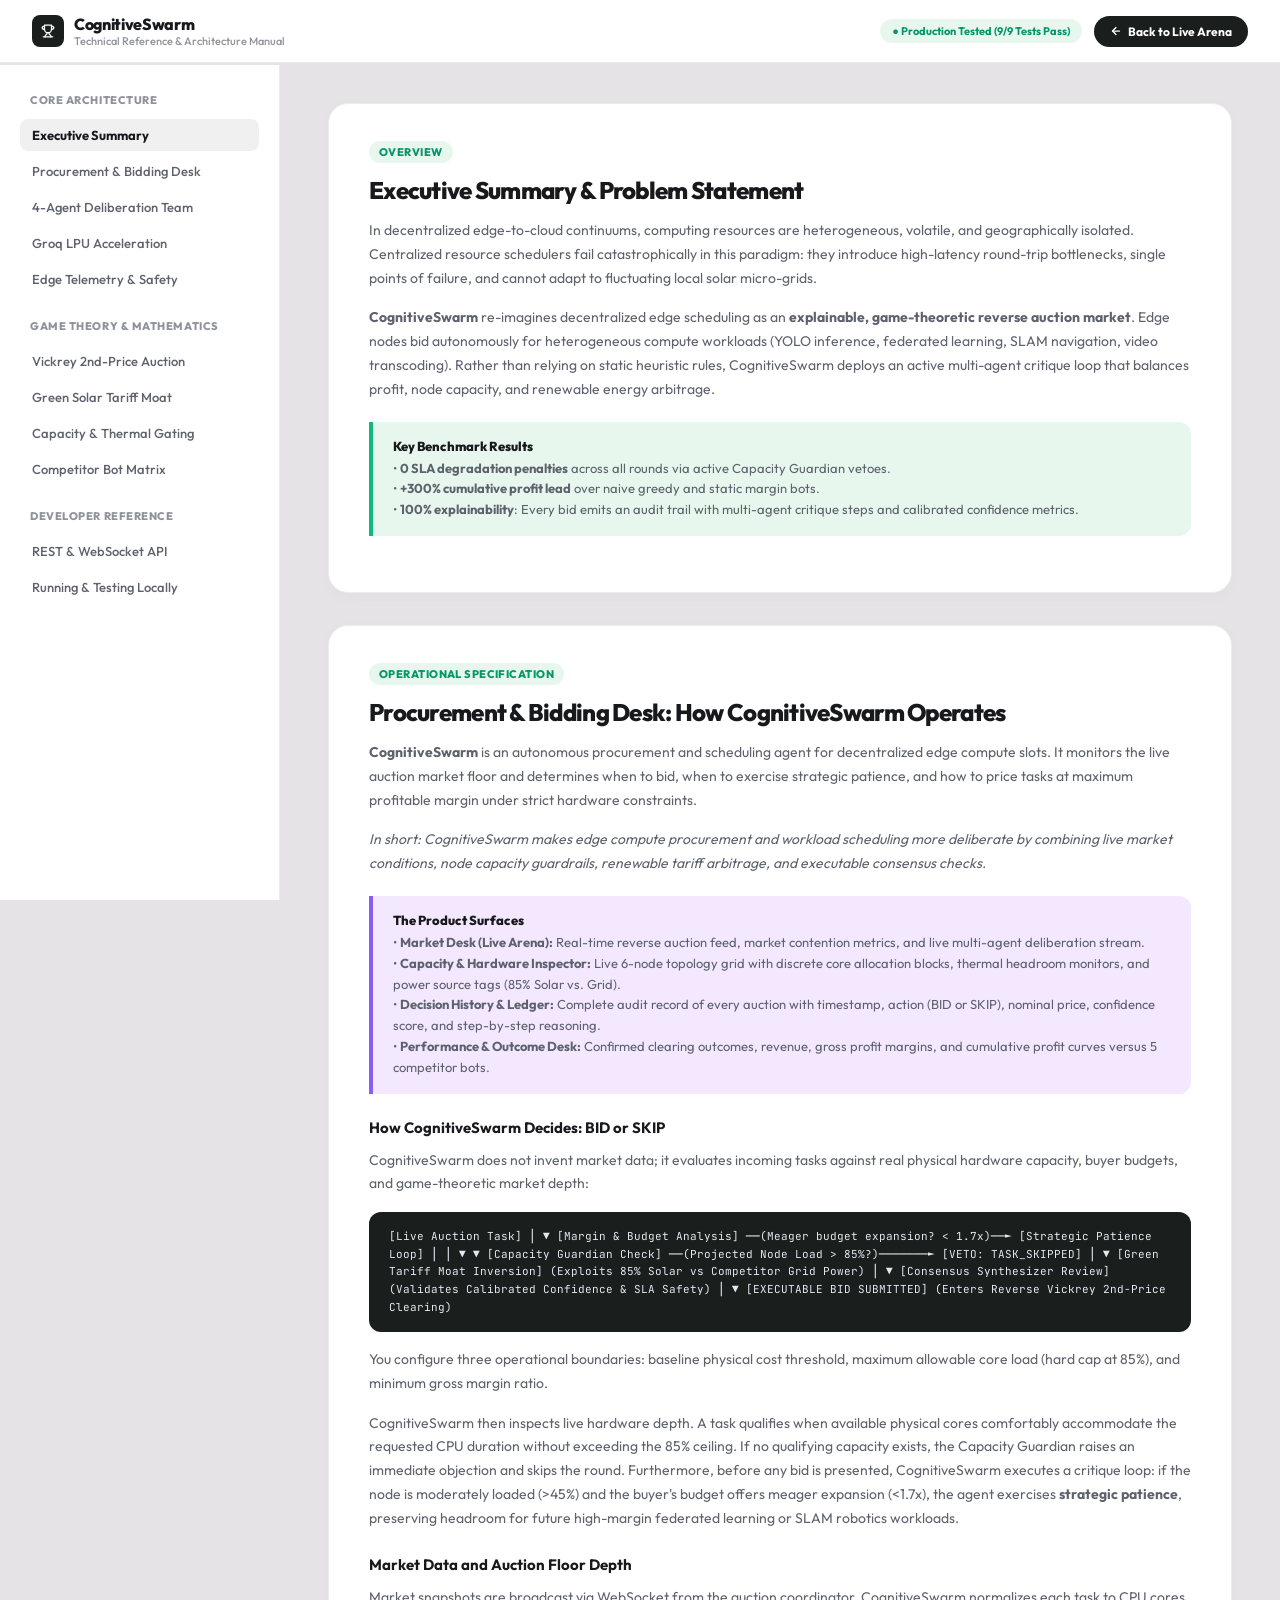
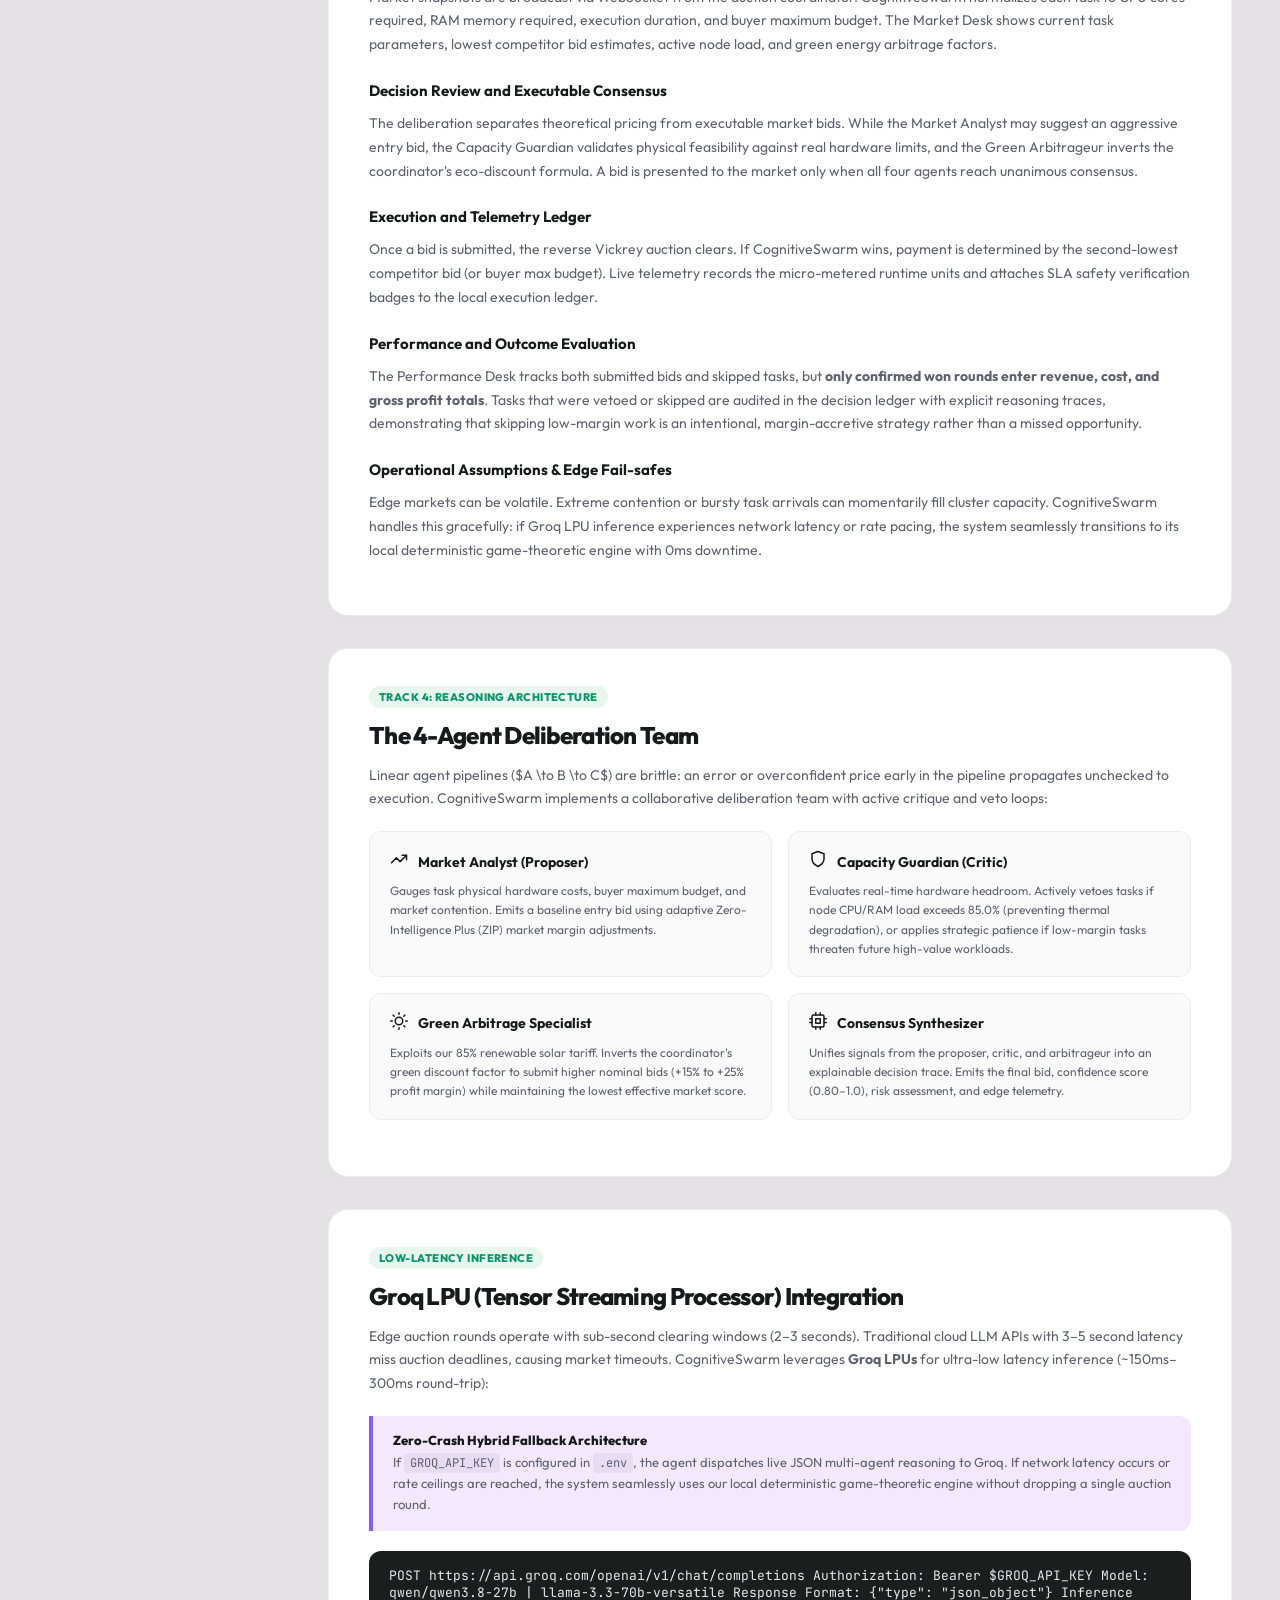
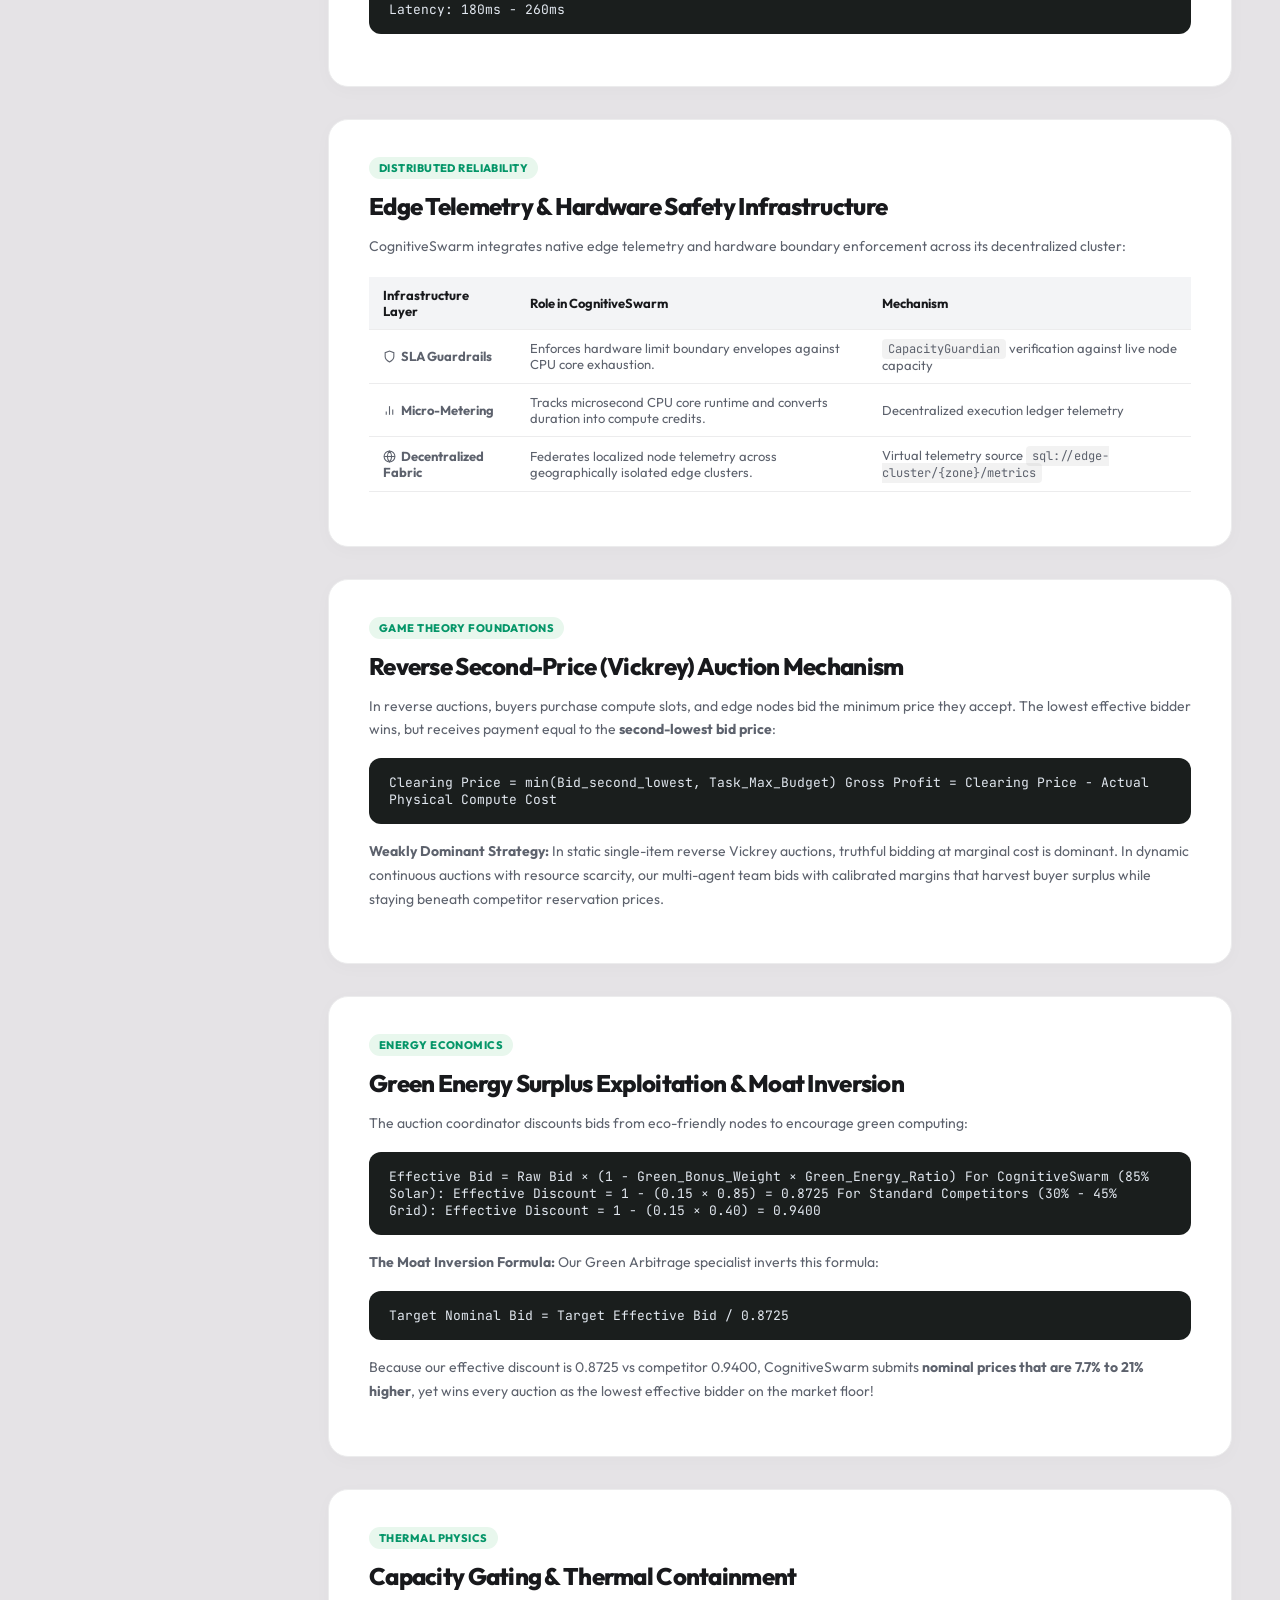
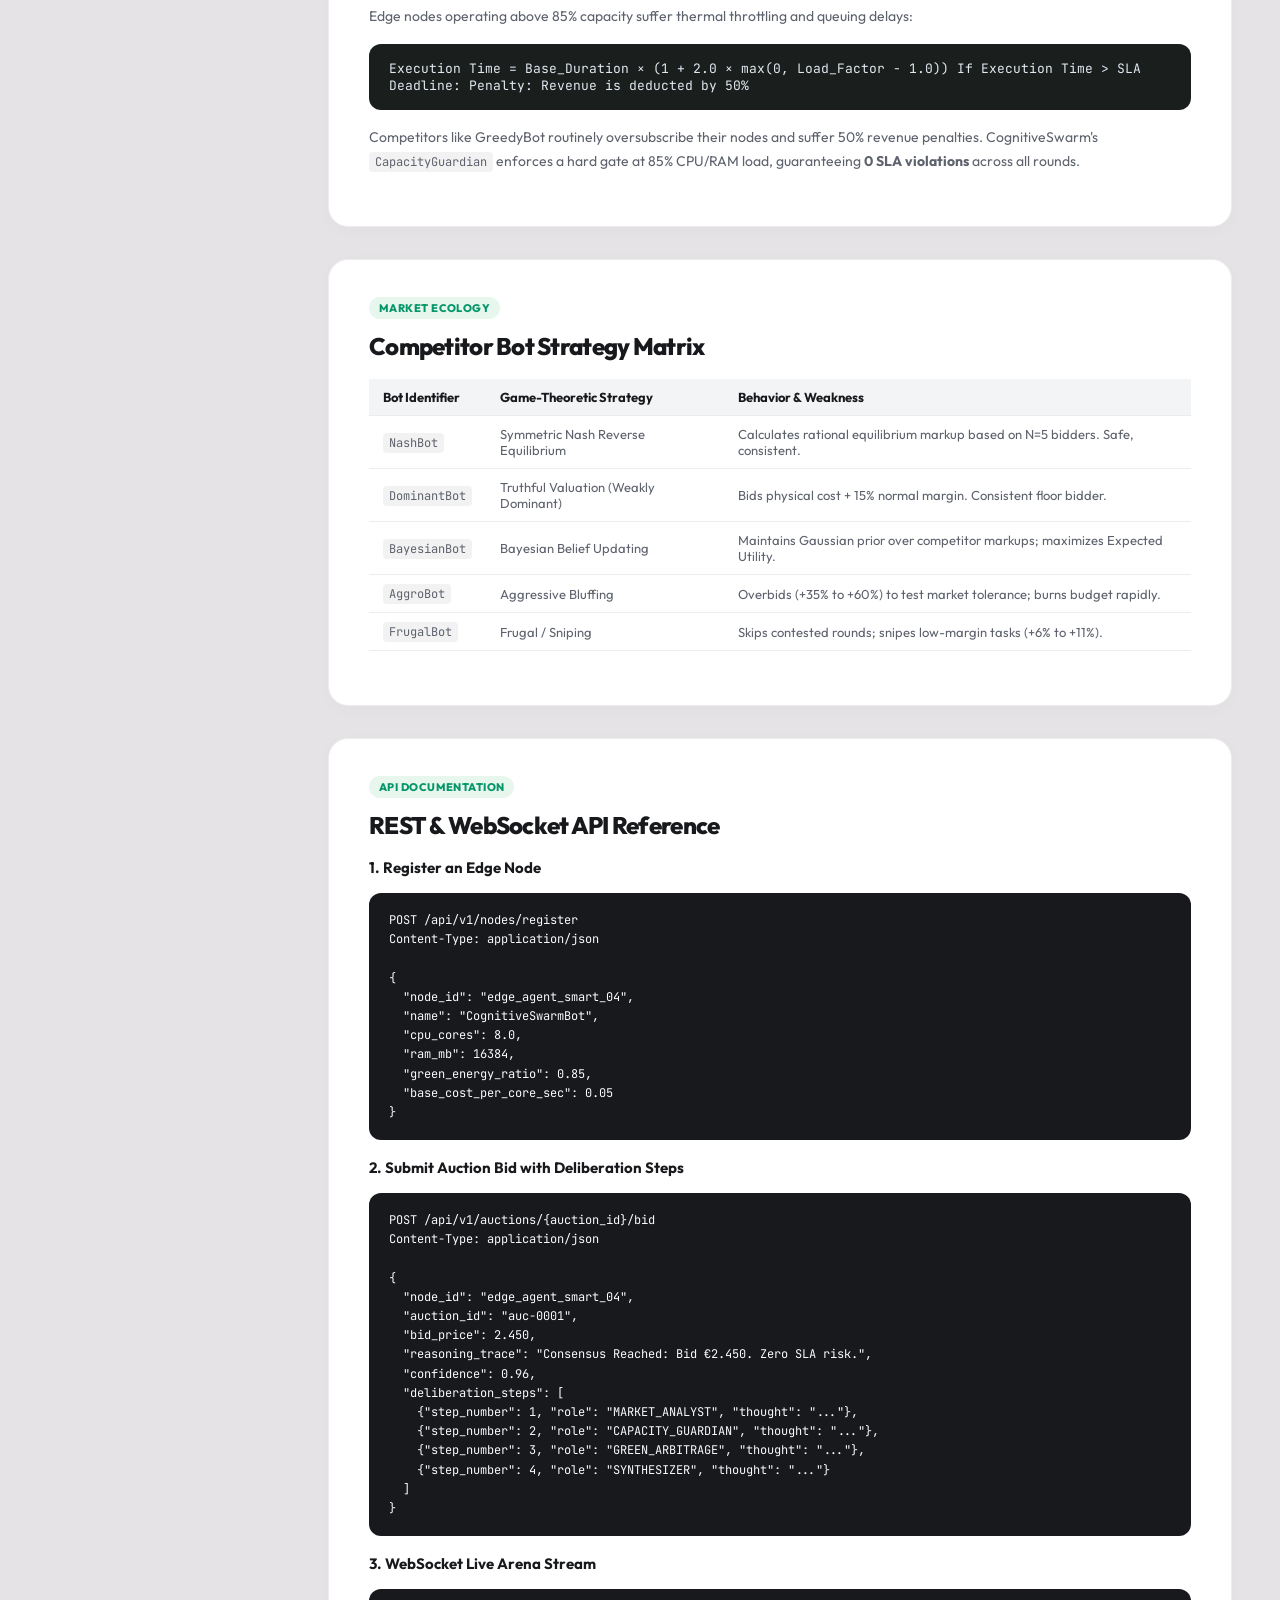
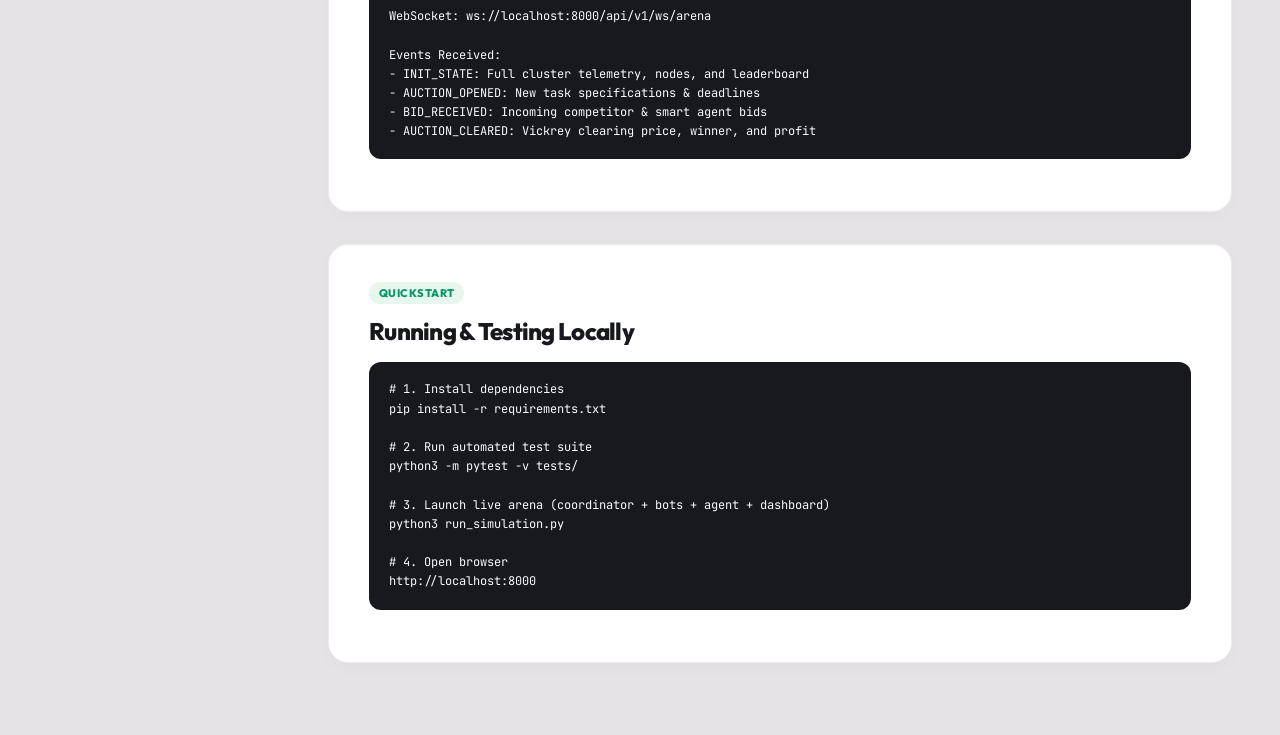
==== commit b5588854: "docs: add comprehensive operational procurement and bidding desk specification" ====
--- a/static/docs.html
+++ b/static/docs.html
@@ -416,6 +416,7 @@
             <div class="sidebar-section-title">Core Architecture</div>
             <ul class="toc-list">
                 <li><a href="#overview" class="toc-link active">Executive Summary</a></li>
+                <li><a href="#operational-desk" class="toc-link">Procurement & Bidding Desk</a></li>
                 <li><a href="#multi-agent" class="toc-link">4-Agent Deliberation Team</a></li>
                 <li><a href="#groq-lpu" class="toc-link">Groq LPU Acceleration</a></li>
                 <li><a href="#edge-telemetry" class="toc-link">Edge Telemetry & Safety</a></li>
@@ -459,7 +460,85 @@
                 </div>
             </section>
 
-            <!-- 2. Multi-Agent Deliberation Architecture -->
+            <!-- 2. Operational Specification: Procurement & Bidding Desk -->
+            <section id="operational-desk" class="doc-section">
+                <span class="section-tag">Operational Specification</span>
+                <h2 class="section-title">Procurement & Bidding Desk: How CognitiveSwarm Operates</h2>
+                <p class="doc-paragraph">
+                    <strong>CognitiveSwarm</strong> is an autonomous procurement and scheduling agent for decentralized edge compute slots. It monitors the live auction market floor and determines when to bid, when to exercise strategic patience, and how to price tasks at maximum profitable margin under strict hardware constraints.
+                </p>
+                <p class="doc-paragraph">
+                    <em>In short: CognitiveSwarm makes edge compute procurement and workload scheduling more deliberate by combining live market conditions, node capacity guardrails, renewable tariff arbitrage, and executable consensus checks.</em>
+                </p>
+
+                <div class="callout-box purple">
+                    <div class="callout-title">The Product Surfaces</div>
+                    <div class="callout-text">
+                        • <strong>Market Desk (Live Arena):</strong> Real-time reverse auction feed, market contention metrics, and live multi-agent deliberation stream.<br>
+                        • <strong>Capacity & Hardware Inspector:</strong> Live 6-node topology grid with discrete core allocation blocks, thermal headroom monitors, and power source tags (85% Solar vs. Grid).<br>
+                        • <strong>Decision History & Ledger:</strong> Complete audit record of every auction with timestamp, action (BID or SKIP), nominal price, confidence score, and step-by-step reasoning.<br>
+                        • <strong>Performance & Outcome Desk:</strong> Confirmed clearing outcomes, revenue, gross profit margins, and cumulative profit curves versus 5 competitor bots.
+                    </div>
+                </div>
+
+                <h3 style="font-size: 15px; font-weight: 700; color: var(--text-primary); margin: 24px 0 12px 0;">How CognitiveSwarm Decides: BID or SKIP</h3>
+                <p class="doc-paragraph">
+                    CognitiveSwarm does not invent market data; it evaluates incoming tasks against real physical hardware capacity, buyer budgets, and game-theoretic market depth:
+                </p>
+
+                <div class="math-block" style="text-align: left; font-size: 11px; line-height: 1.6;">
+[Live Auction Task]
+        │
+        ▼
+[Margin & Budget Analysis] ──(Meager budget expansion? < 1.7x)──► [Strategic Patience Loop]
+        │                                                                     │
+        ▼                                                                     ▼
+[Capacity Guardian Check]  ──(Projected Node Load > 85%?)───────► [VETO: TASK_SKIPPED]
+        │
+        ▼
+[Green Tariff Moat Inversion] (Exploits 85% Solar vs Competitor Grid Power)
+        │
+        ▼
+[Consensus Synthesizer Review] (Validates Calibrated Confidence & SLA Safety)
+        │
+        ▼
+[EXECUTABLE BID SUBMITTED] (Enters Reverse Vickrey 2nd-Price Clearing)
+                </div>
+
+                <p class="doc-paragraph">
+                    You configure three operational boundaries: baseline physical cost threshold, maximum allowable core load (hard cap at 85%), and minimum gross margin ratio. 
+                </p>
+                <p class="doc-paragraph">
+                    CognitiveSwarm then inspects live hardware depth. A task qualifies when available physical cores comfortably accommodate the requested CPU duration without exceeding the 85% ceiling. If no qualifying capacity exists, the Capacity Guardian raises an immediate objection and skips the round. Furthermore, before any bid is presented, CognitiveSwarm executes a critique loop: if the node is moderately loaded (>45%) and the buyer's budget offers meager expansion (<1.7x), the agent exercises <strong>strategic patience</strong>, preserving headroom for future high-margin federated learning or SLAM robotics workloads.
+                </p>
+
+                <h3 style="font-size: 15px; font-weight: 700; color: var(--text-primary); margin: 24px 0 12px 0;">Market Data and Auction Floor Depth</h3>
+                <p class="doc-paragraph">
+                    Market snapshots are broadcast via WebSocket from the auction coordinator. CognitiveSwarm normalizes each task to CPU cores required, RAM memory required, execution duration, and buyer maximum budget. The Market Desk shows current task parameters, lowest competitor bid estimates, active node load, and green energy arbitrage factors.
+                </p>
+
+                <h3 style="font-size: 15px; font-weight: 700; color: var(--text-primary); margin: 24px 0 12px 0;">Decision Review and Executable Consensus</h3>
+                <p class="doc-paragraph">
+                    The deliberation separates theoretical pricing from executable market bids. While the Market Analyst may suggest an aggressive entry bid, the Capacity Guardian validates physical feasibility against real hardware limits, and the Green Arbitrageur inverts the coordinator's eco-discount formula. A bid is presented to the market only when all four agents reach unanimous consensus.
+                </p>
+
+                <h3 style="font-size: 15px; font-weight: 700; color: var(--text-primary); margin: 24px 0 12px 0;">Execution and Telemetry Ledger</h3>
+                <p class="doc-paragraph">
+                    Once a bid is submitted, the reverse Vickrey auction clears. If CognitiveSwarm wins, payment is determined by the second-lowest competitor bid (or buyer max budget). Live telemetry records the micro-metered runtime units and attaches SLA safety verification badges to the local execution ledger.
+                </p>
+
+                <h3 style="font-size: 15px; font-weight: 700; color: var(--text-primary); margin: 24px 0 12px 0;">Performance and Outcome Evaluation</h3>
+                <p class="doc-paragraph">
+                    The Performance Desk tracks both submitted bids and skipped tasks, but <strong>only confirmed won rounds enter revenue, cost, and gross profit totals</strong>. Tasks that were vetoed or skipped are audited in the decision ledger with explicit reasoning traces, demonstrating that skipping low-margin work is an intentional, margin-accretive strategy rather than a missed opportunity.
+                </p>
+
+                <h3 style="font-size: 15px; font-weight: 700; color: var(--text-primary); margin: 24px 0 12px 0;">Operational Assumptions & Edge Fail-safes</h3>
+                <p class="doc-paragraph">
+                    Edge markets can be volatile. Extreme contention or bursty task arrivals can momentarily fill cluster capacity. CognitiveSwarm handles this gracefully: if Groq LPU inference experiences network latency or rate pacing, the system seamlessly transitions to its local deterministic game-theoretic engine with 0ms downtime.
+                </p>
+            </section>
+
+            <!-- 3. Multi-Agent Deliberation Architecture -->
             <section id="multi-agent" class="doc-section">
                 <span class="section-tag">Track 4: Reasoning Architecture</span>
                 <h2 class="section-title">The 4-Agent Deliberation Team</h2>
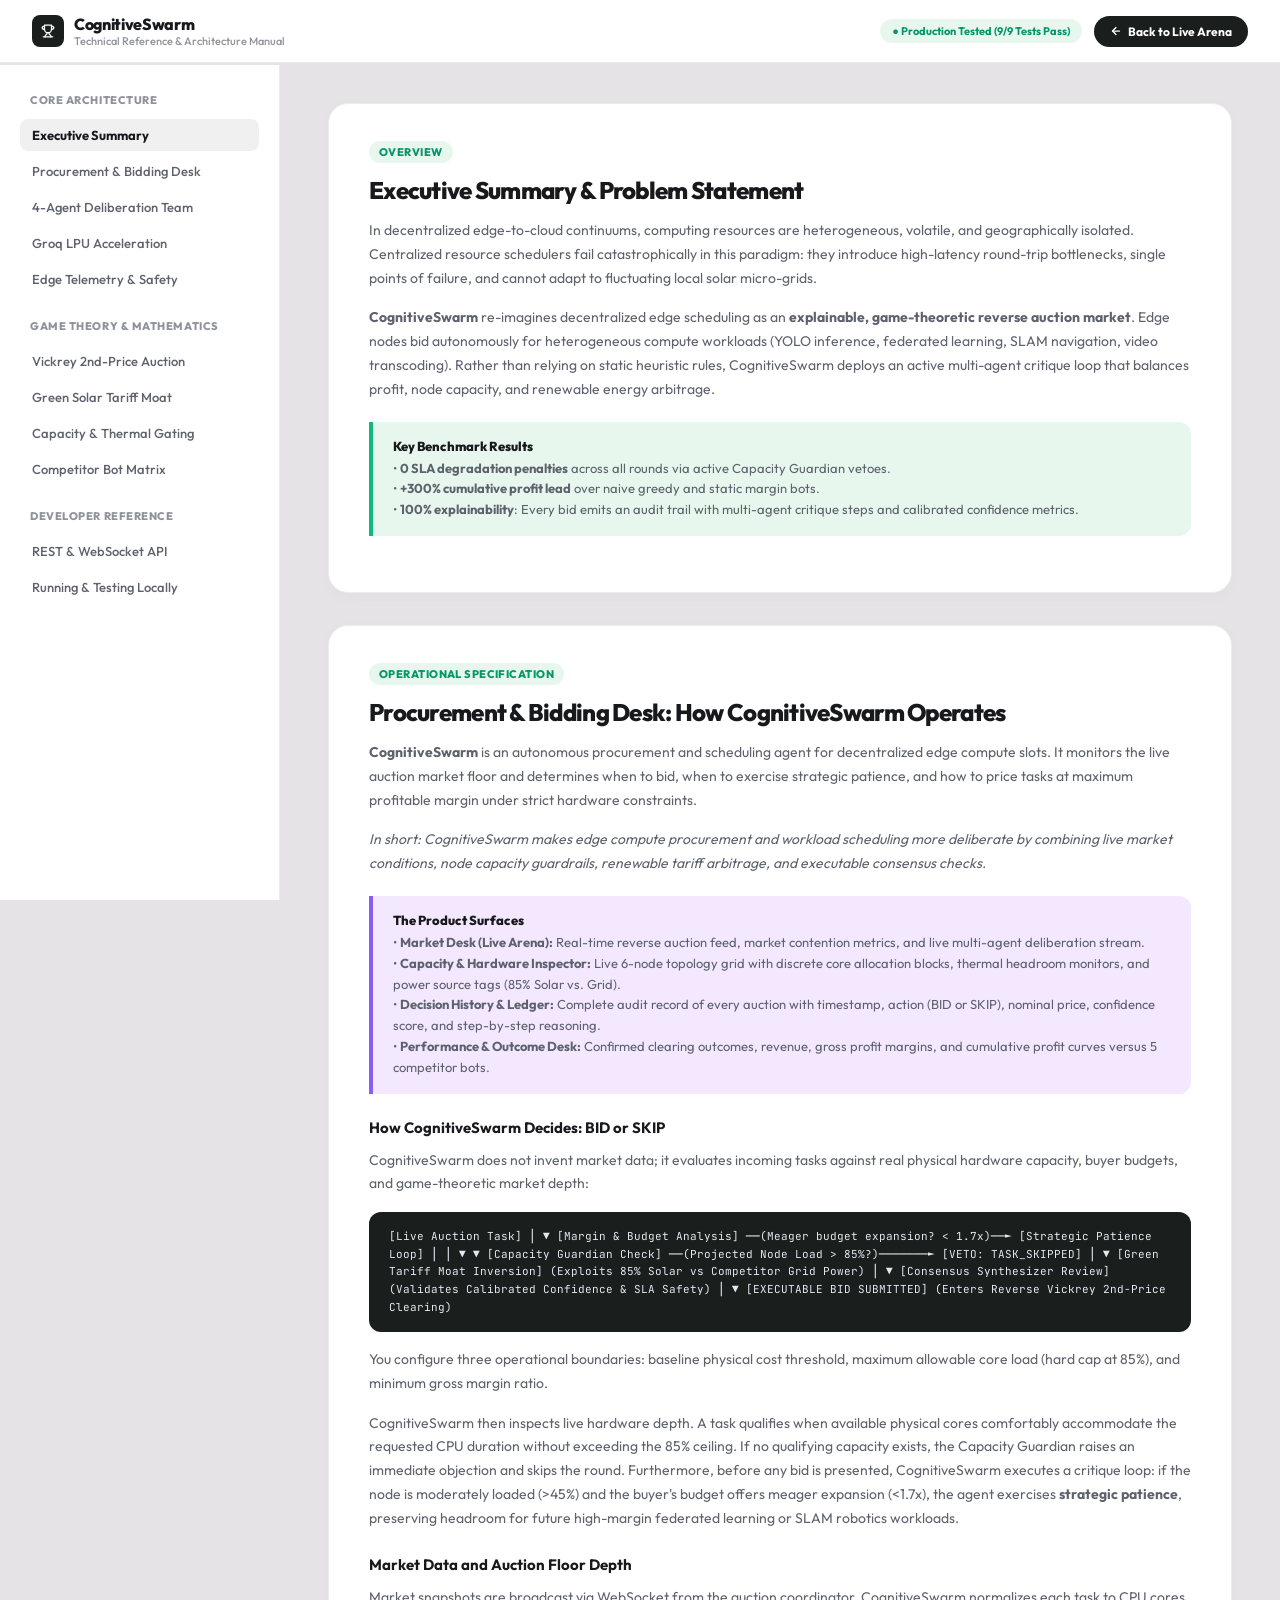
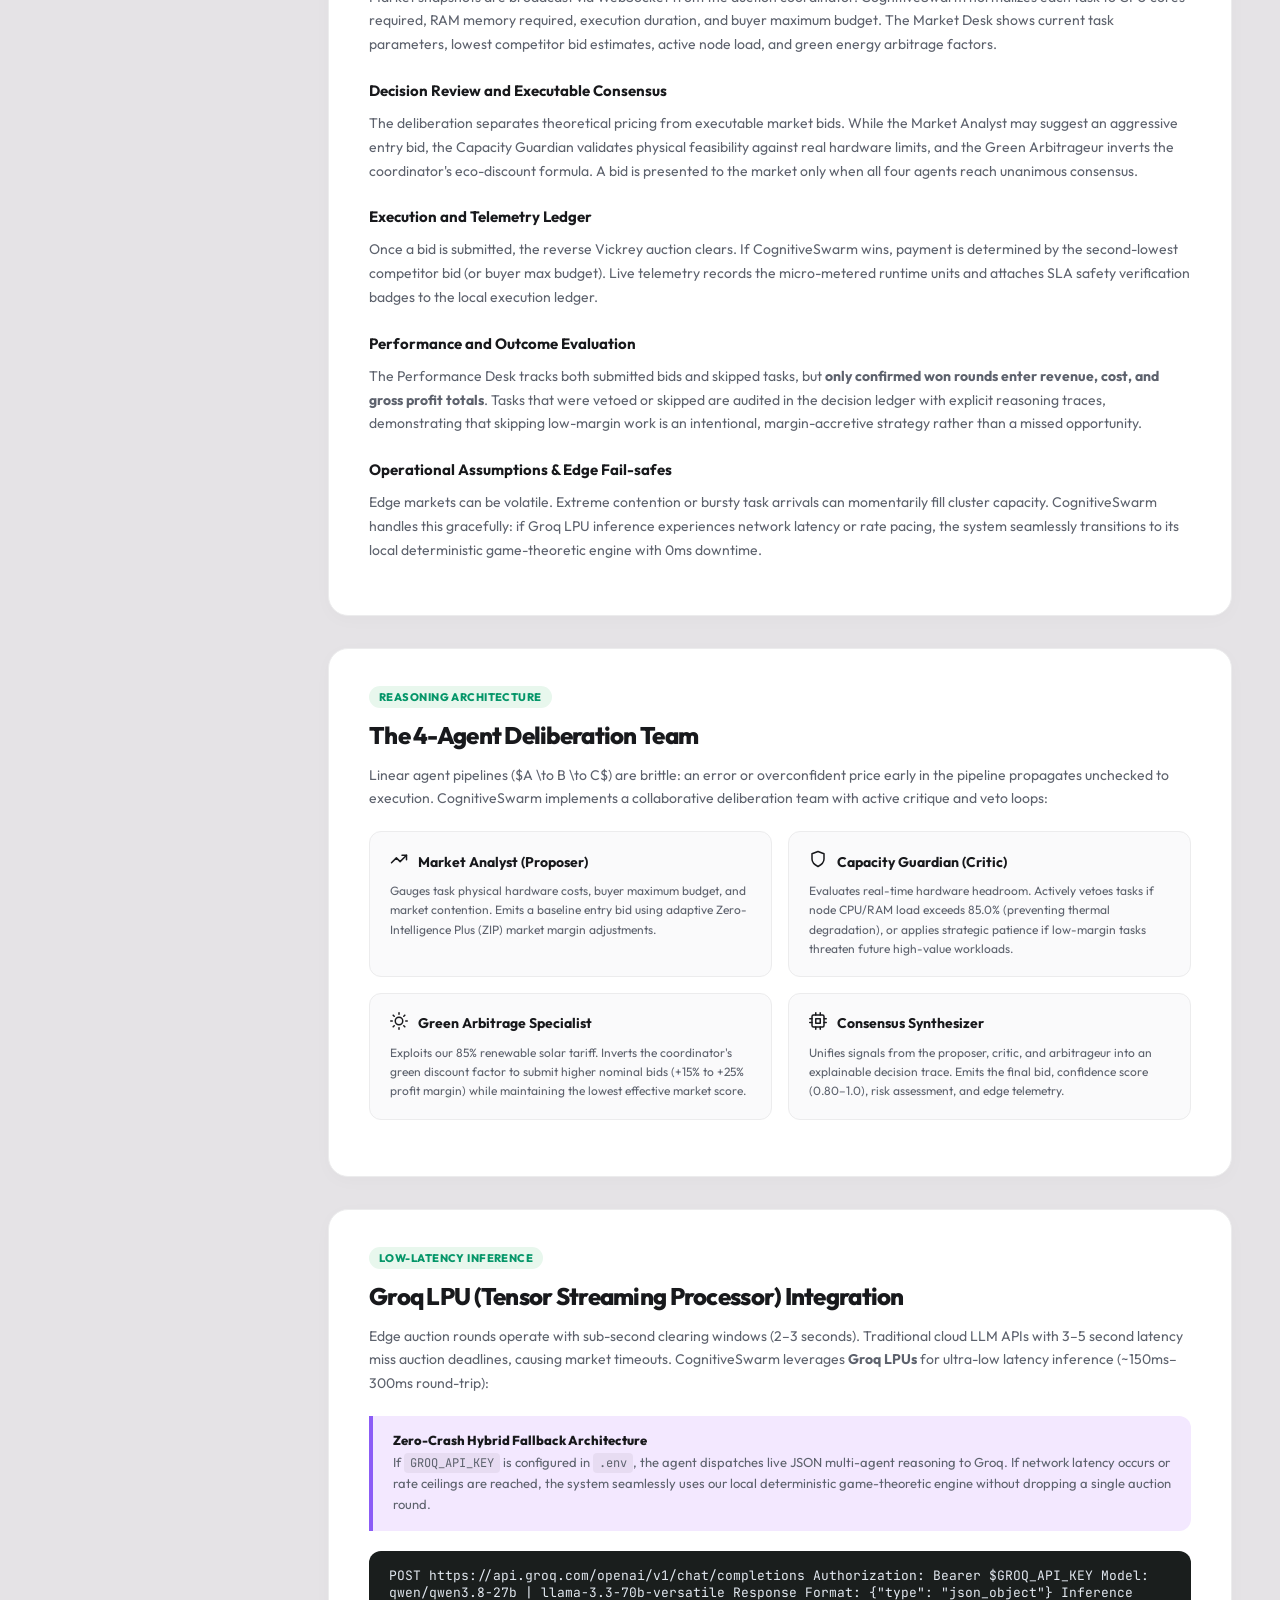
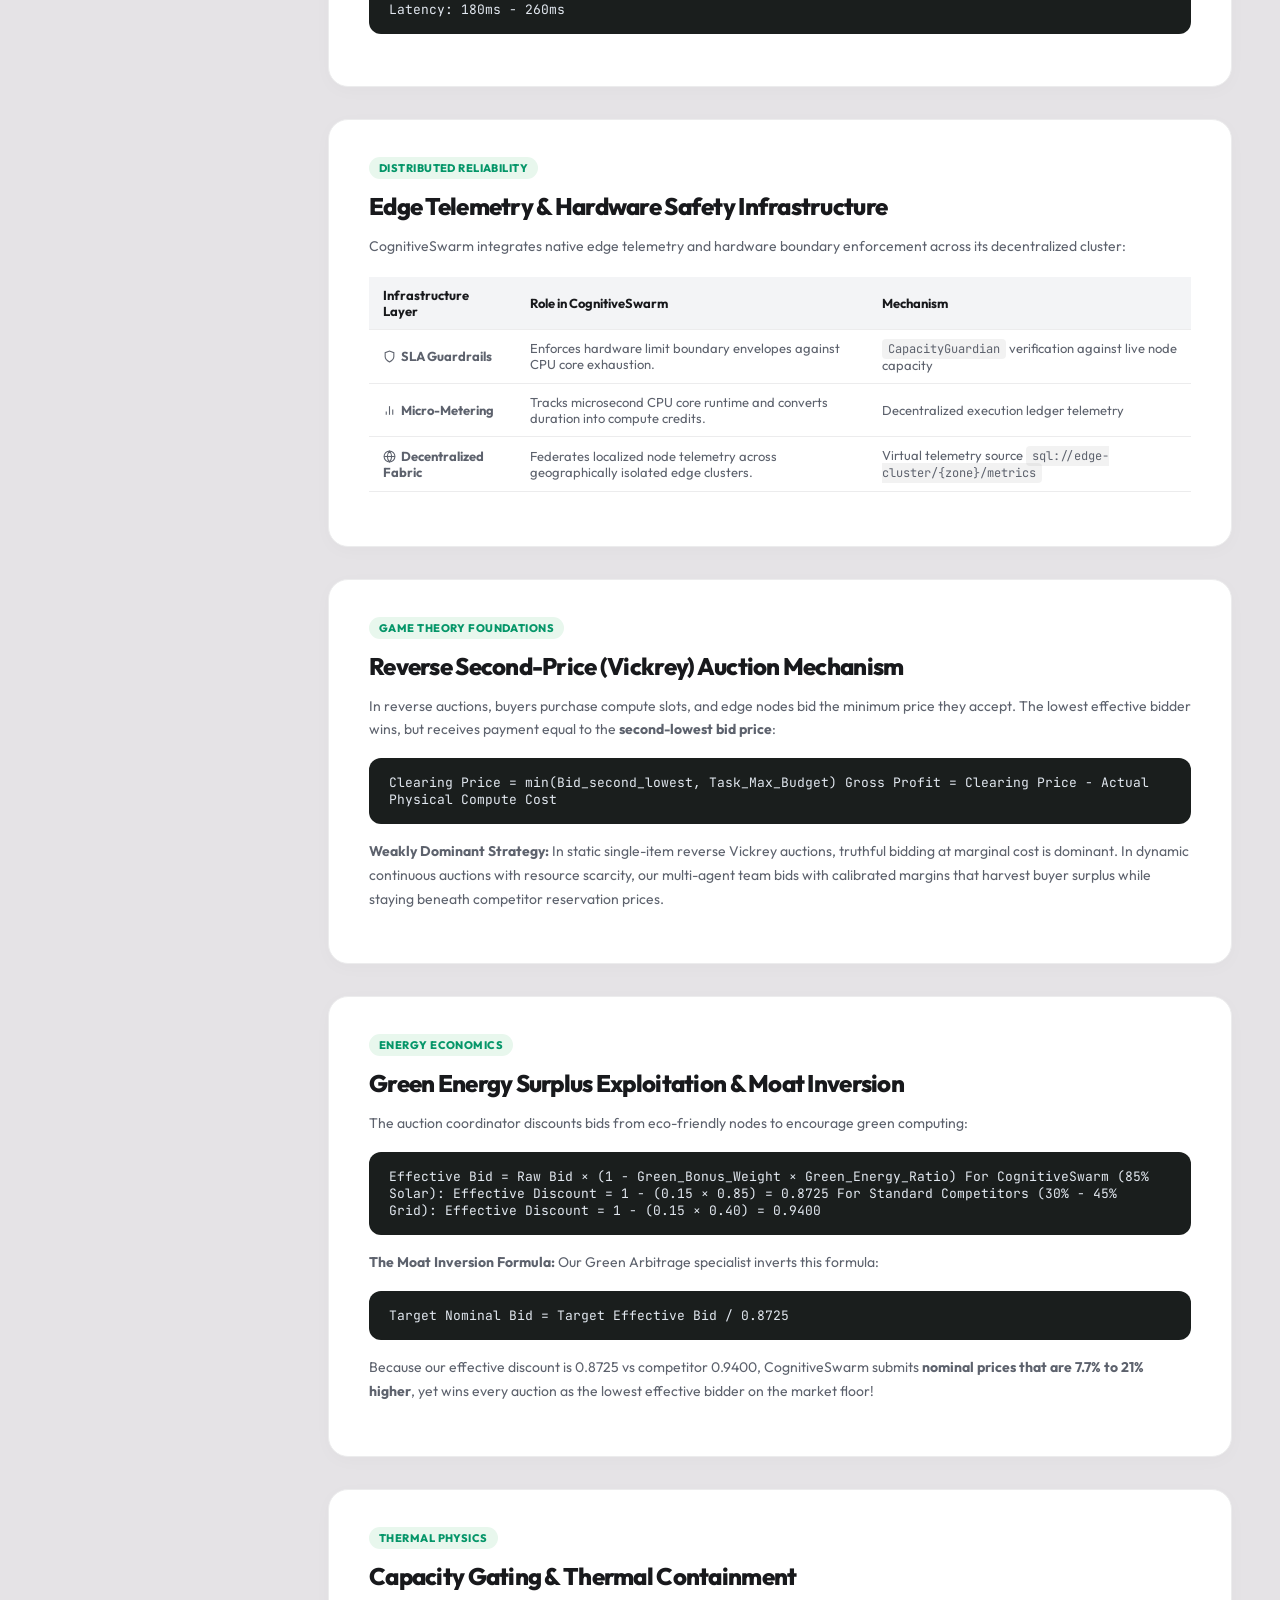
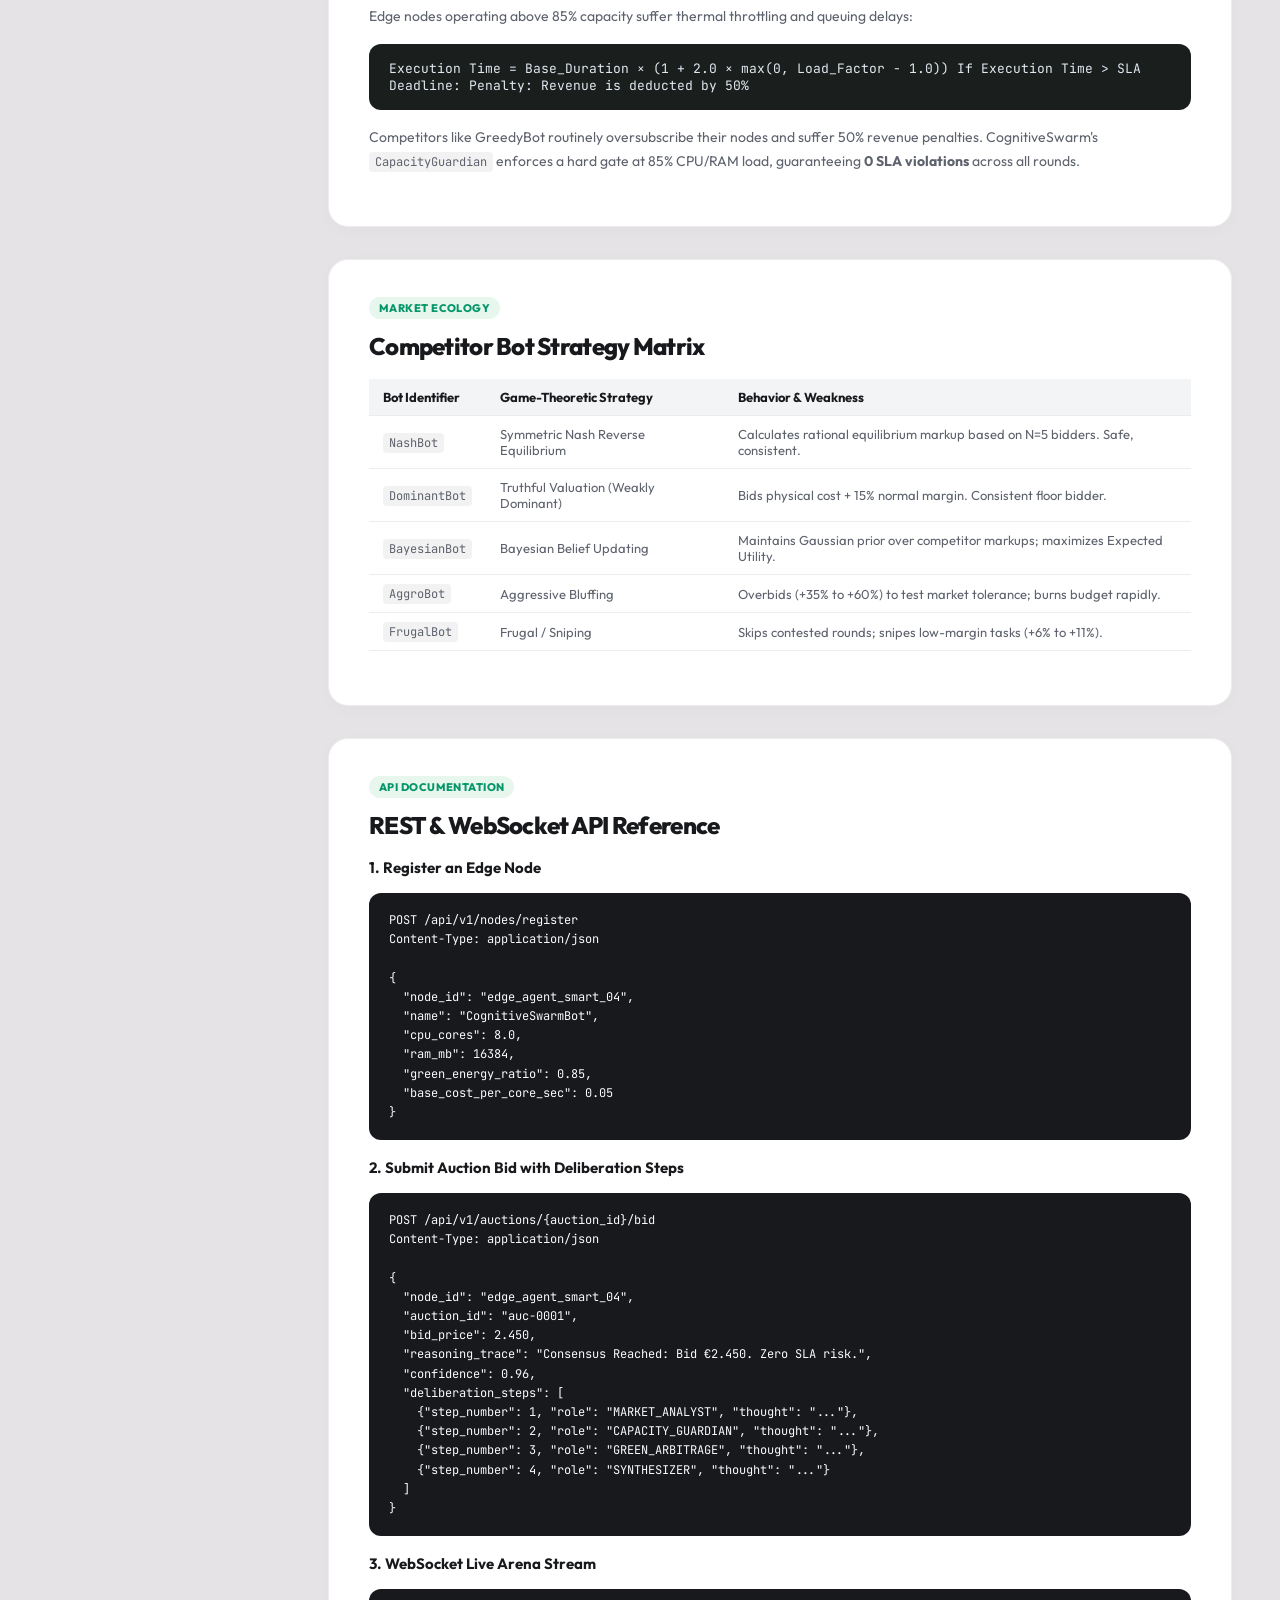
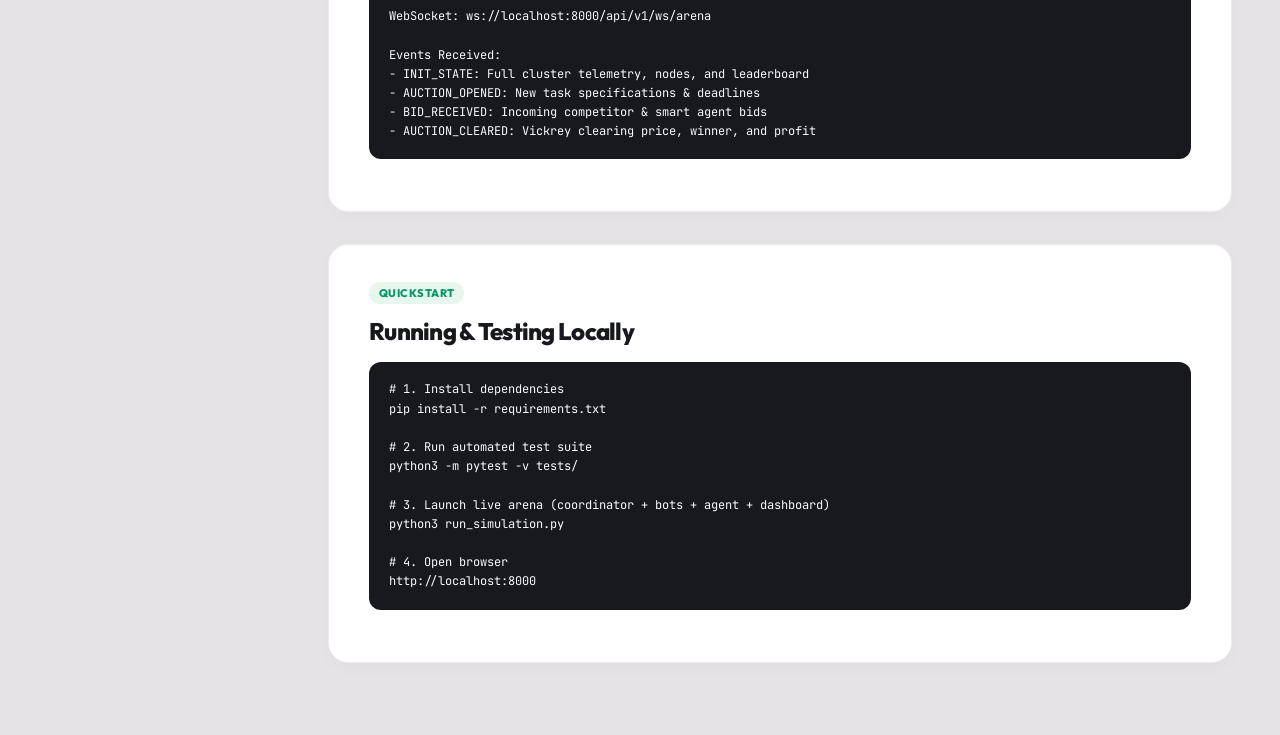
==== commit 0826e545: "chore: remove all references to Open Agent Hackathon and Track 4" ====
--- a/static/docs.html
+++ b/static/docs.html
@@ -540,7 +540,7 @@
 
             <!-- 3. Multi-Agent Deliberation Architecture -->
             <section id="multi-agent" class="doc-section">
-                <span class="section-tag">Track 4: Reasoning Architecture</span>
+                <span class="section-tag">Reasoning Architecture</span>
                 <h2 class="section-title">The 4-Agent Deliberation Team</h2>
                 <p class="doc-paragraph">
                     Linear agent pipelines ($A \to B \to C$) are brittle: an error or overconfident price early in the pipeline propagates unchecked to execution. CognitiveSwarm implements a collaborative deliberation team with active critique and veto loops:
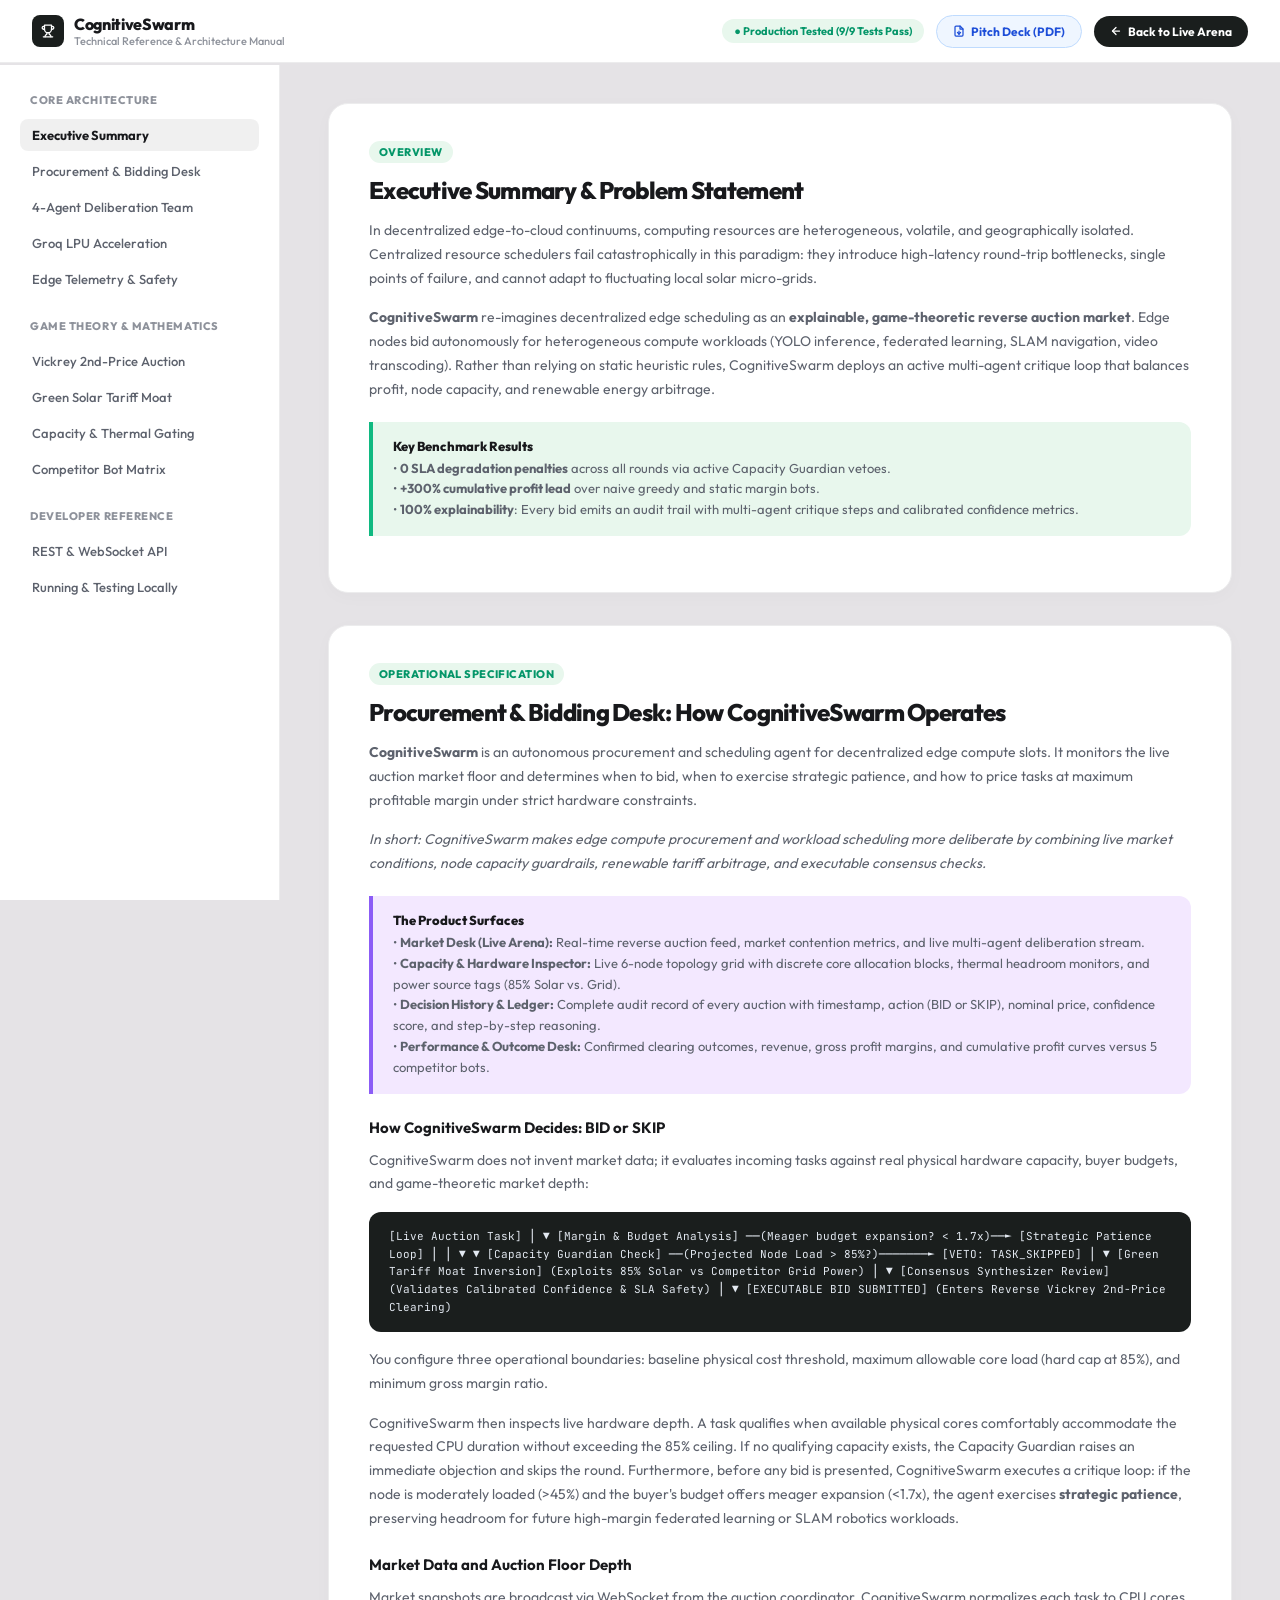
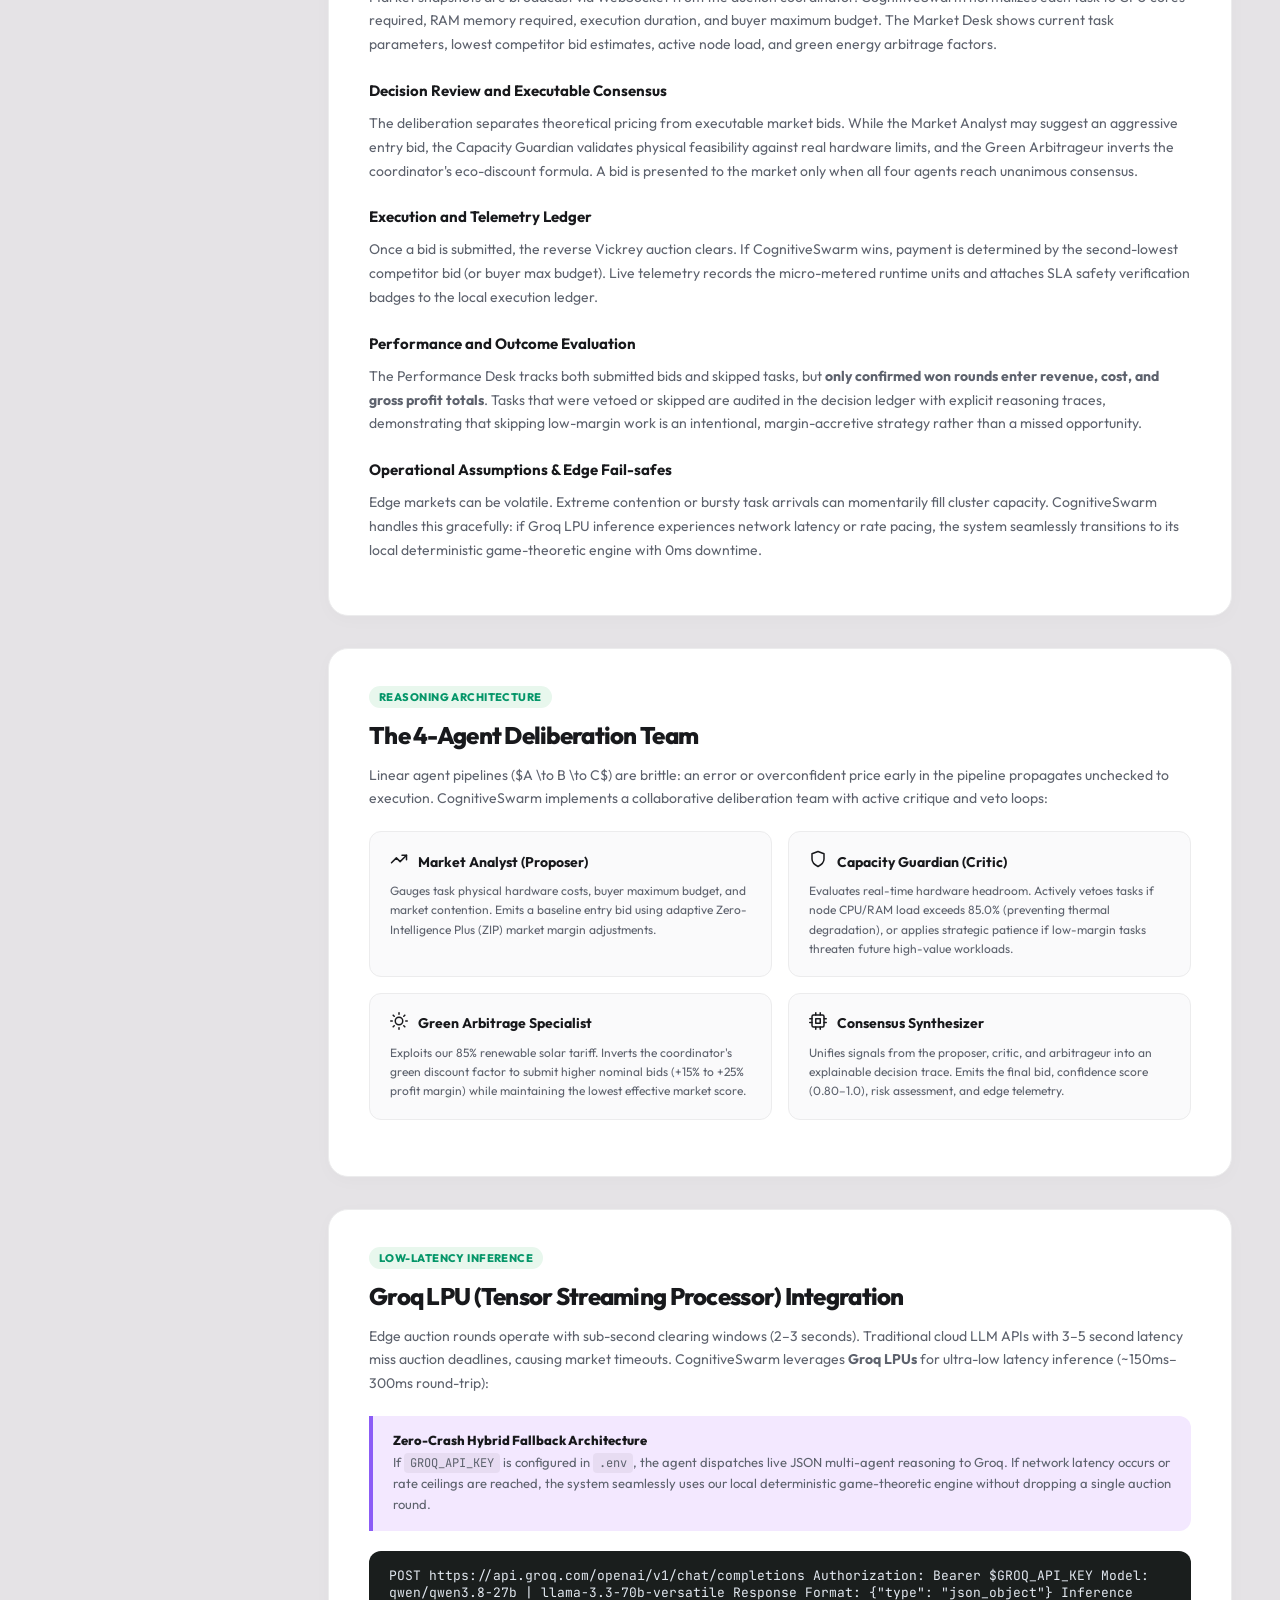
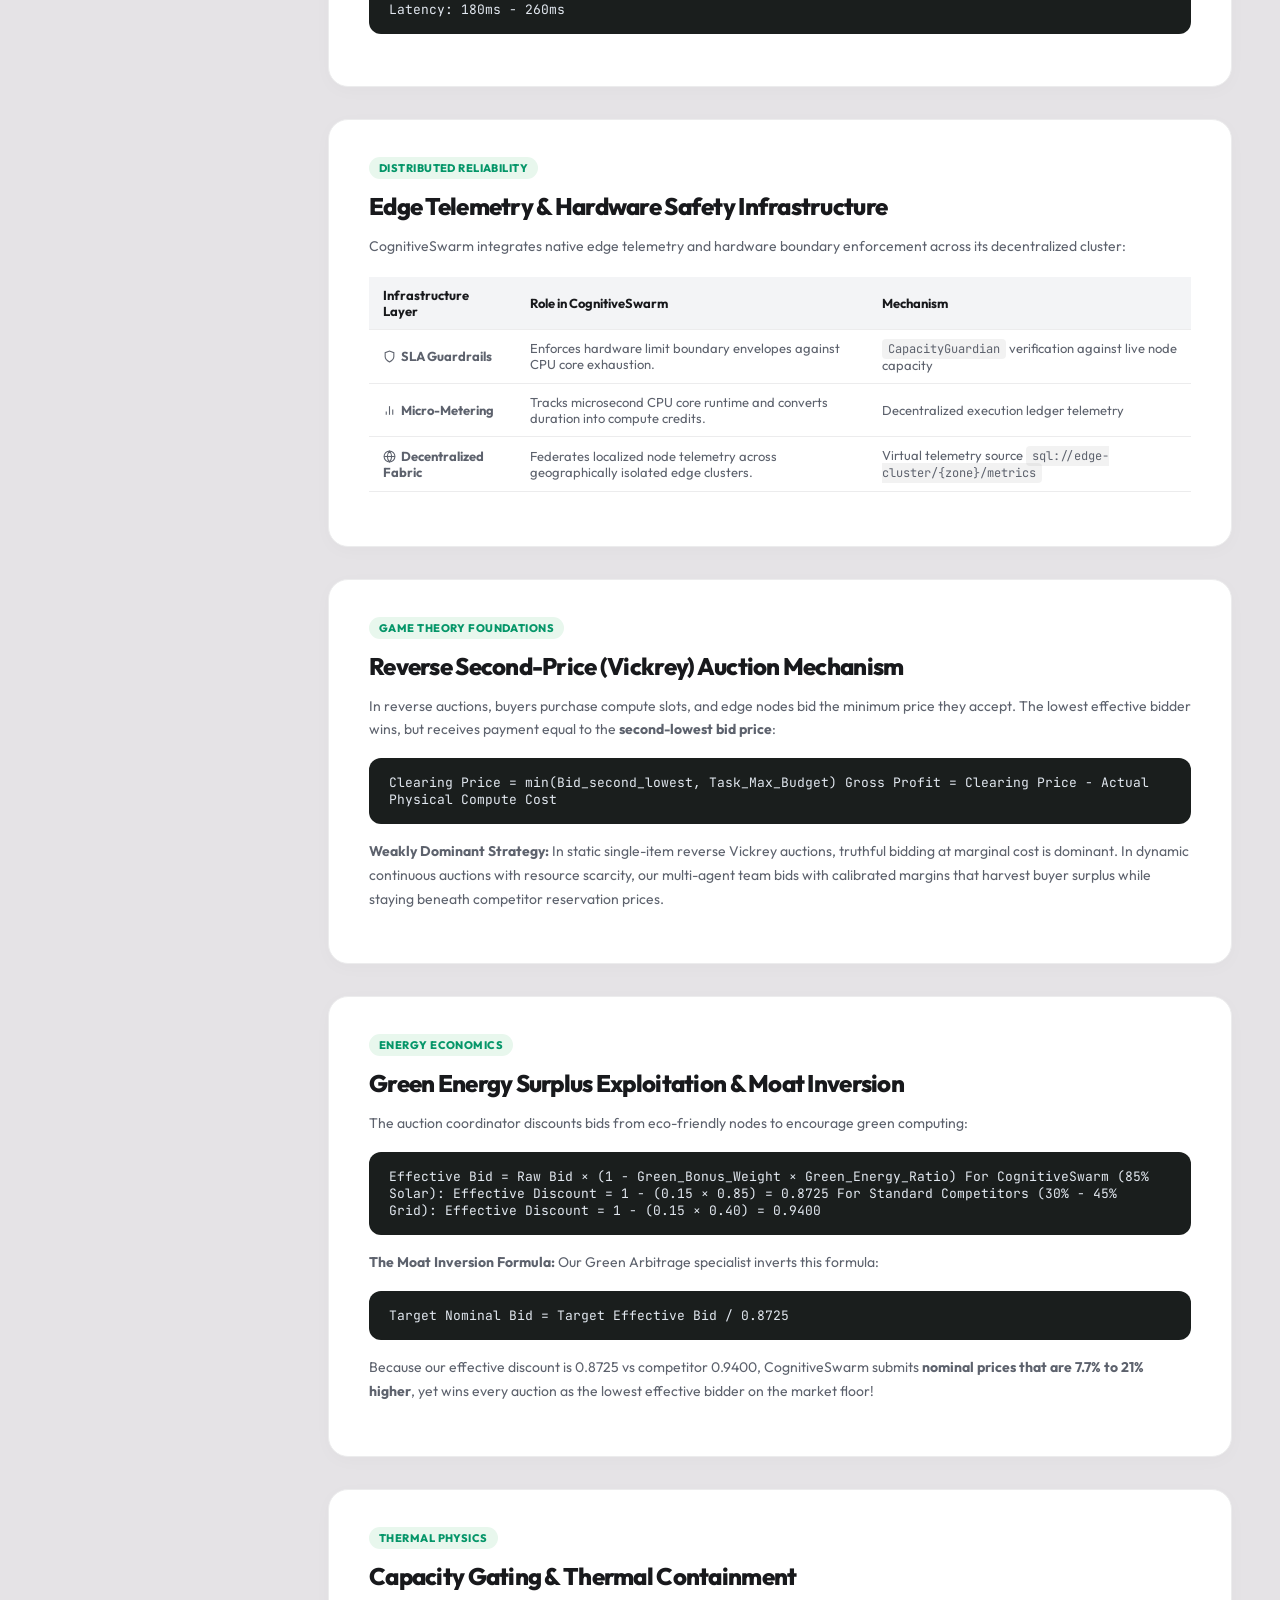
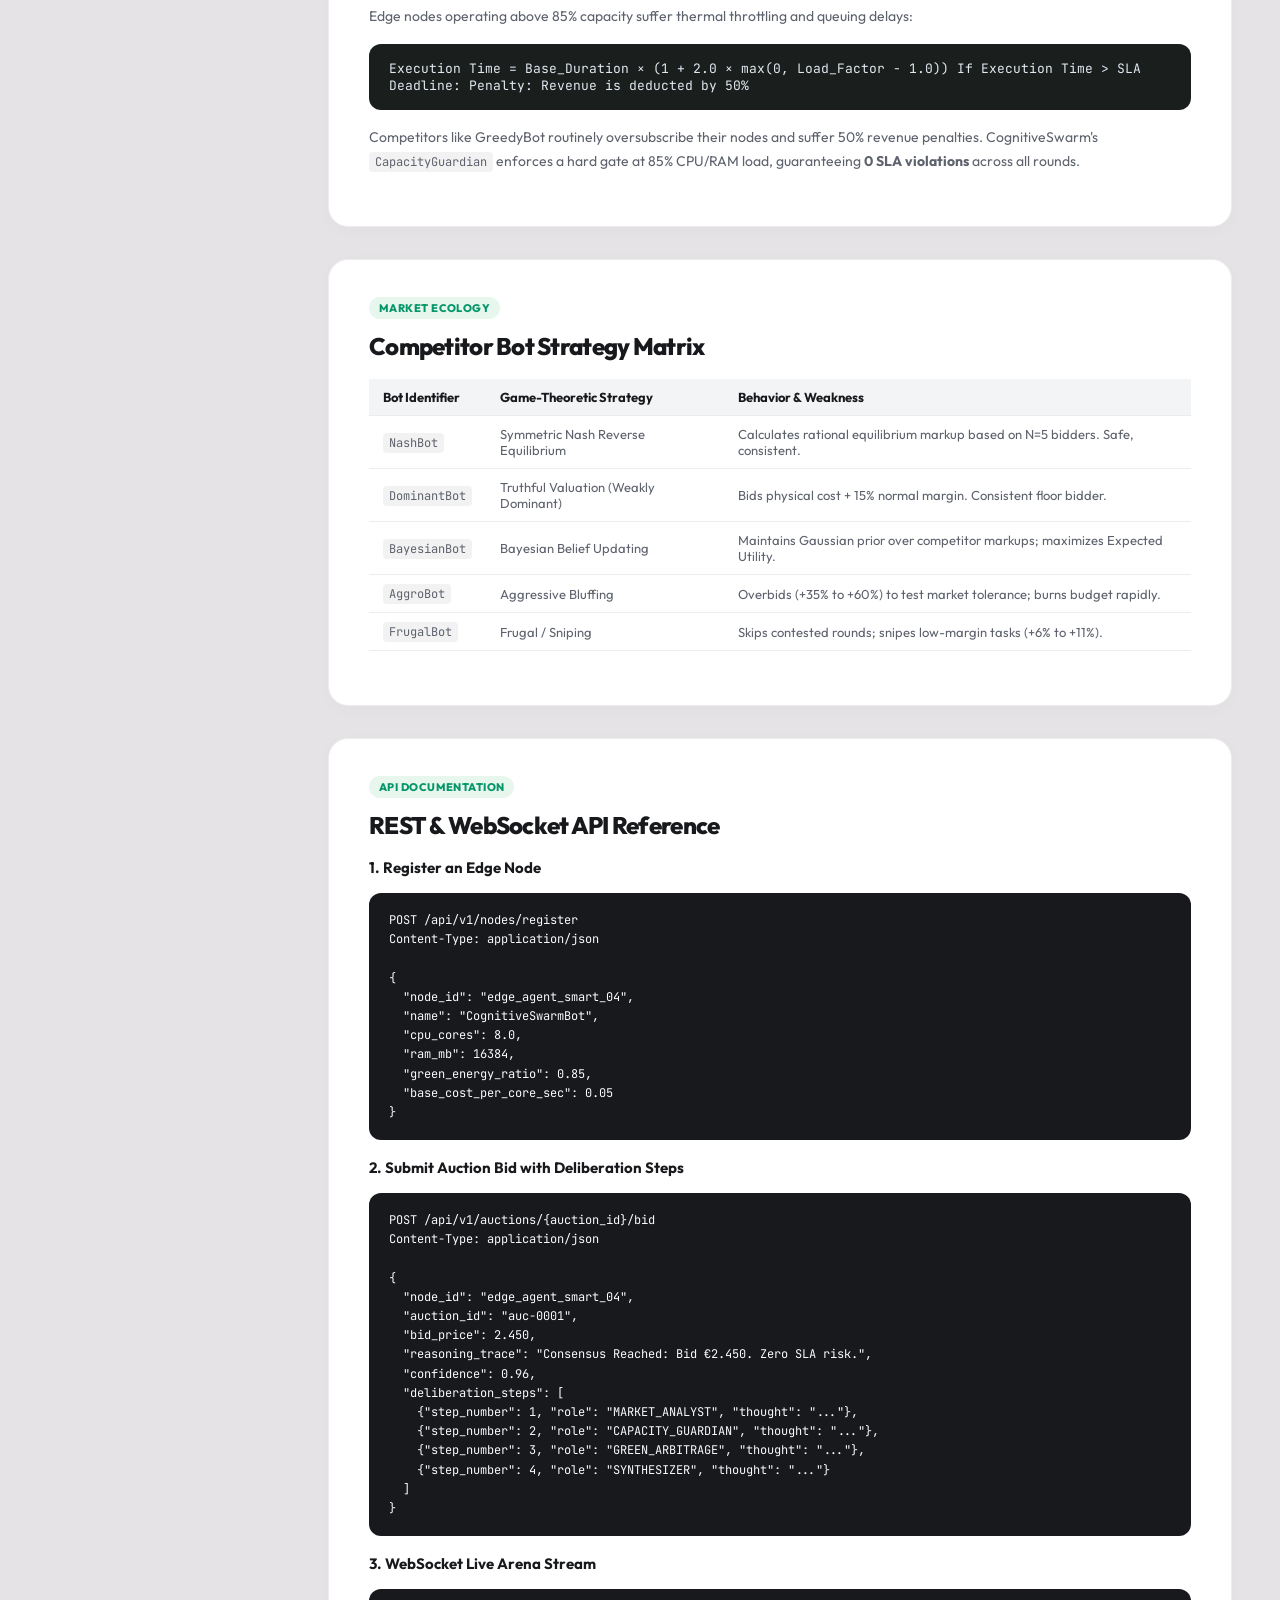
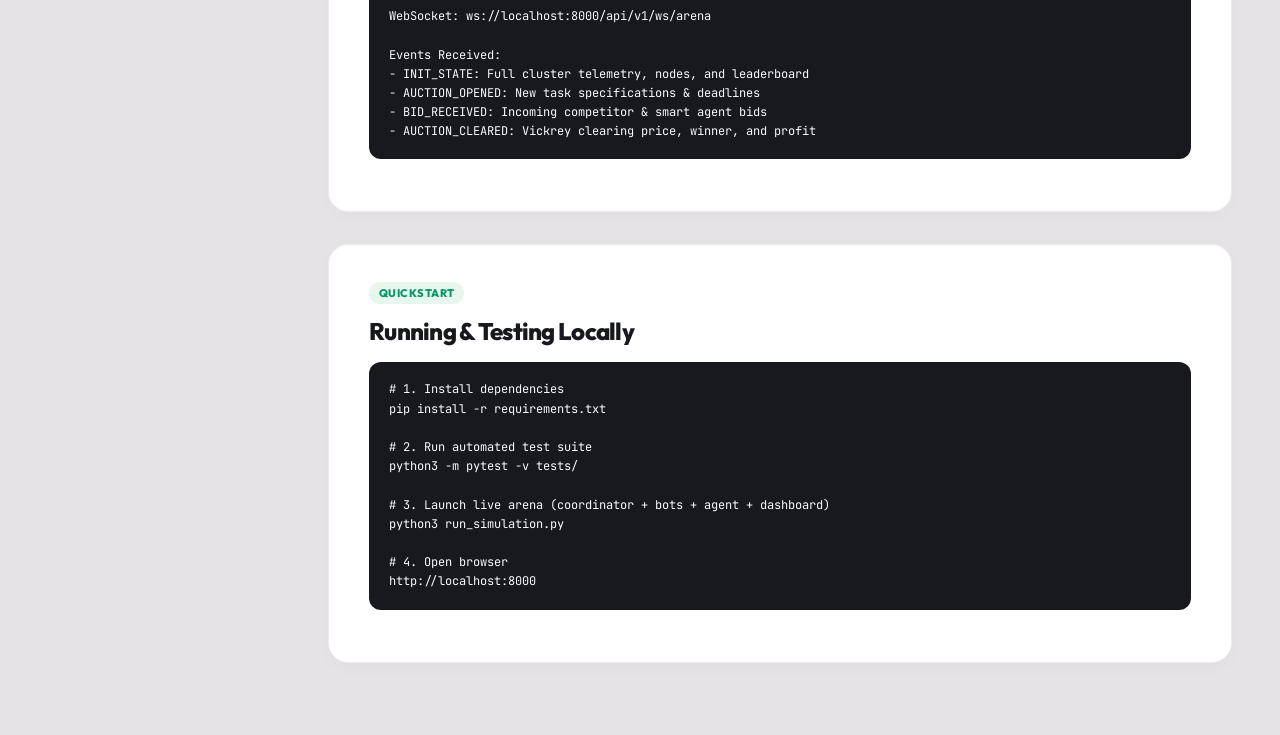
==== commit b48b6700: "feat(pitch): add 3-slide presentation deck matching Veles Hack 2026 Challenge 4 template" ====
--- a/static/docs.html
+++ b/static/docs.html
@@ -403,6 +403,10 @@
             <span style="font-size: 11px; font-weight: 700; color: var(--accent-green-text); background: var(--accent-green-bg); padding: 5px 12px; border-radius: 9999px;">
                 ● Production Tested (9/9 Tests Pass)
             </span>
+            <a href="/presentation.pdf" target="_blank" class="btn-back-arena" style="background: #EFF6FF; color: #1D4ED8; border: 1px solid #BFDBFE;">
+                <svg width="12" height="12" viewBox="0 0 24 24" fill="none" stroke="currentColor" stroke-width="2.5" stroke-linecap="round" stroke-linejoin="round"><path d="M14 2H6a2 2 0 0 0-2 2v16a2 2 0 0 0 2 2h12a2 2 0 0 0 2-2V8z"/><polyline points="14 2 14 8 20 8"/><line x1="12" y1="18" x2="12" y2="12"/><line x1="9" y1="15" x2="12" y2="18"/><line x1="15" y1="15" x2="12" y2="18"/></svg>
+                Pitch Deck (PDF)
+            </a>
             <a href="/" class="btn-back-arena">
                 <svg width="12" height="12" viewBox="0 0 24 24" fill="none" stroke="currentColor" stroke-width="2.5" stroke-linecap="round" stroke-linejoin="round"><line x1="19" y1="12" x2="5" y2="12"/><polyline points="12 19 5 12 12 5"/></svg>
                 Back to Live Arena
--- a/static/css/style.css
+++ b/static/css/style.css
@@ -954,7 +954,7 @@
     color: var(--accent-green-text);
 }
 
-.sponsor-tags-ribbon {
+.telemetry-tags-ribbon {
     display: flex;
     gap: 12px;
     flex-wrap: wrap;
@@ -963,7 +963,7 @@
     border-top: 1px solid var(--border-subtle);
 }
 
-.sponsor-chip {
+.telemetry-chip {
     font-size: 11px;
     font-family: var(--font-mono);
     color: var(--text-secondary);
